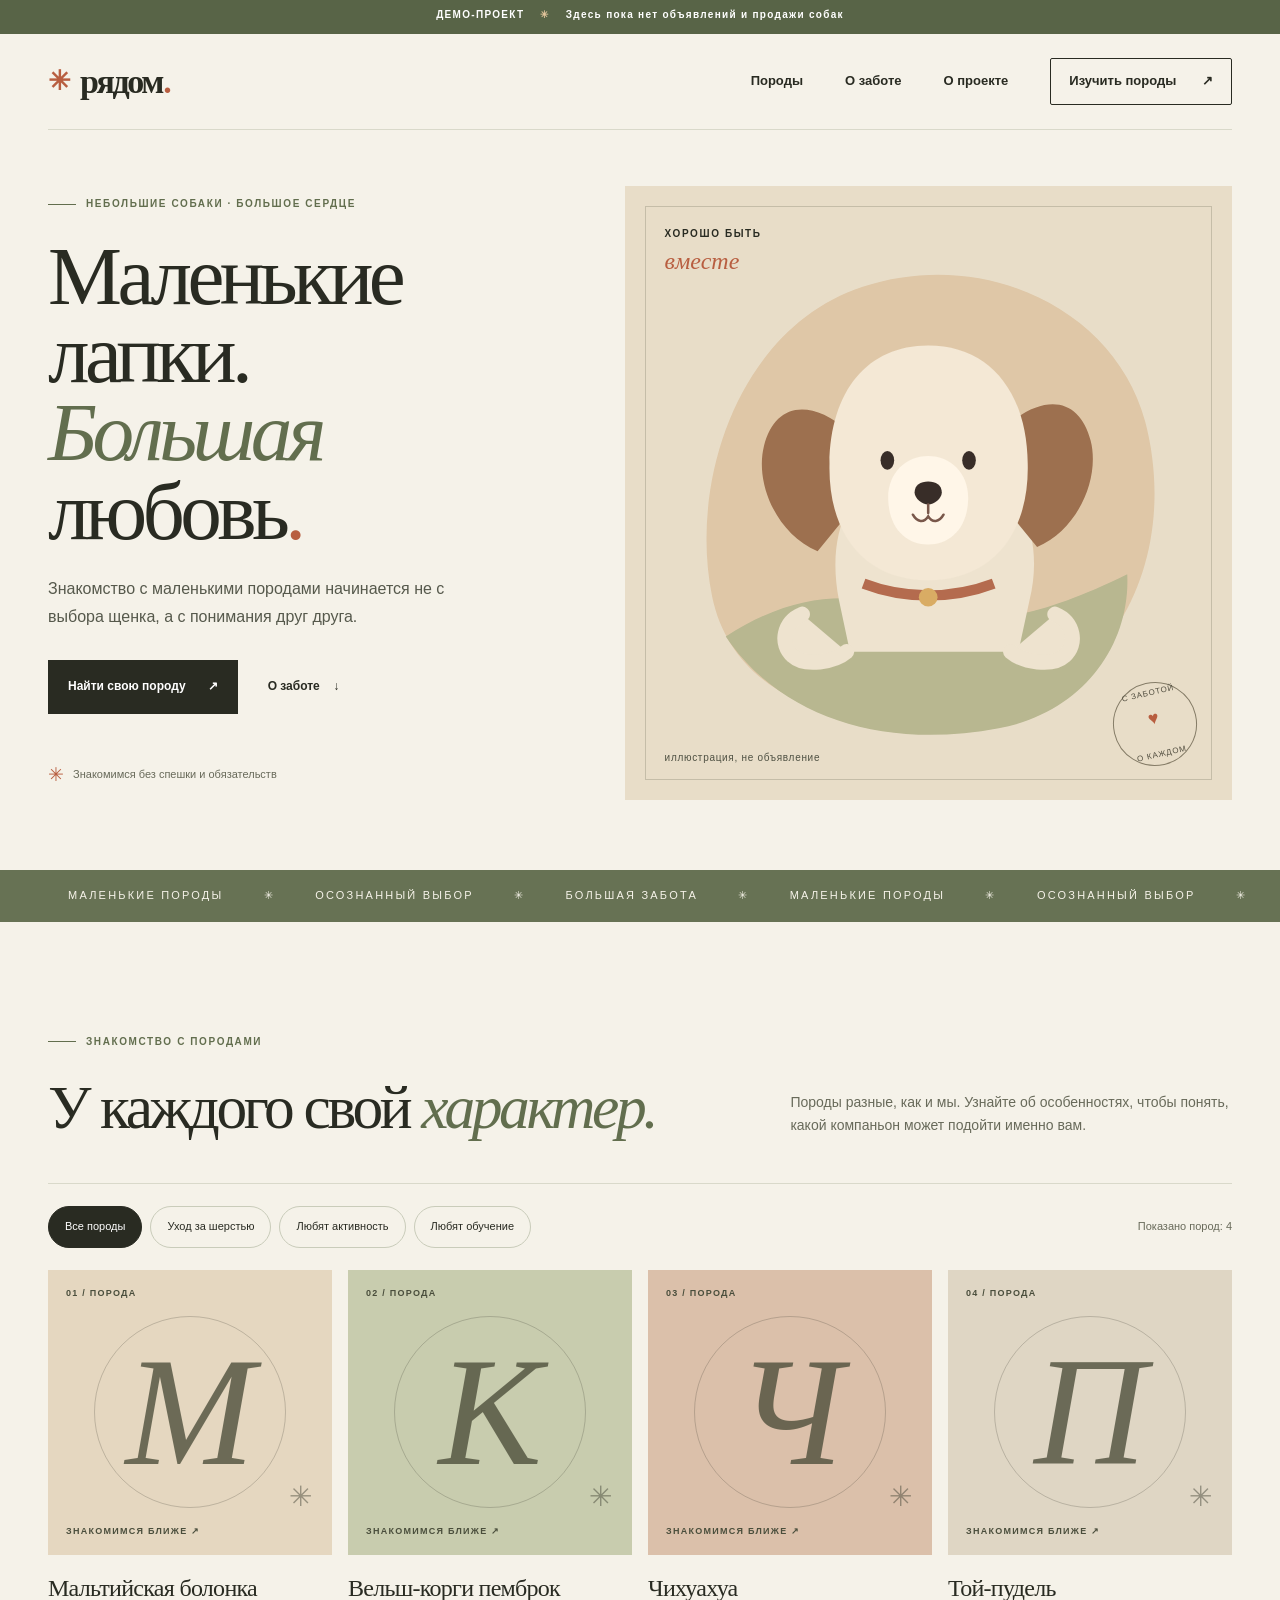
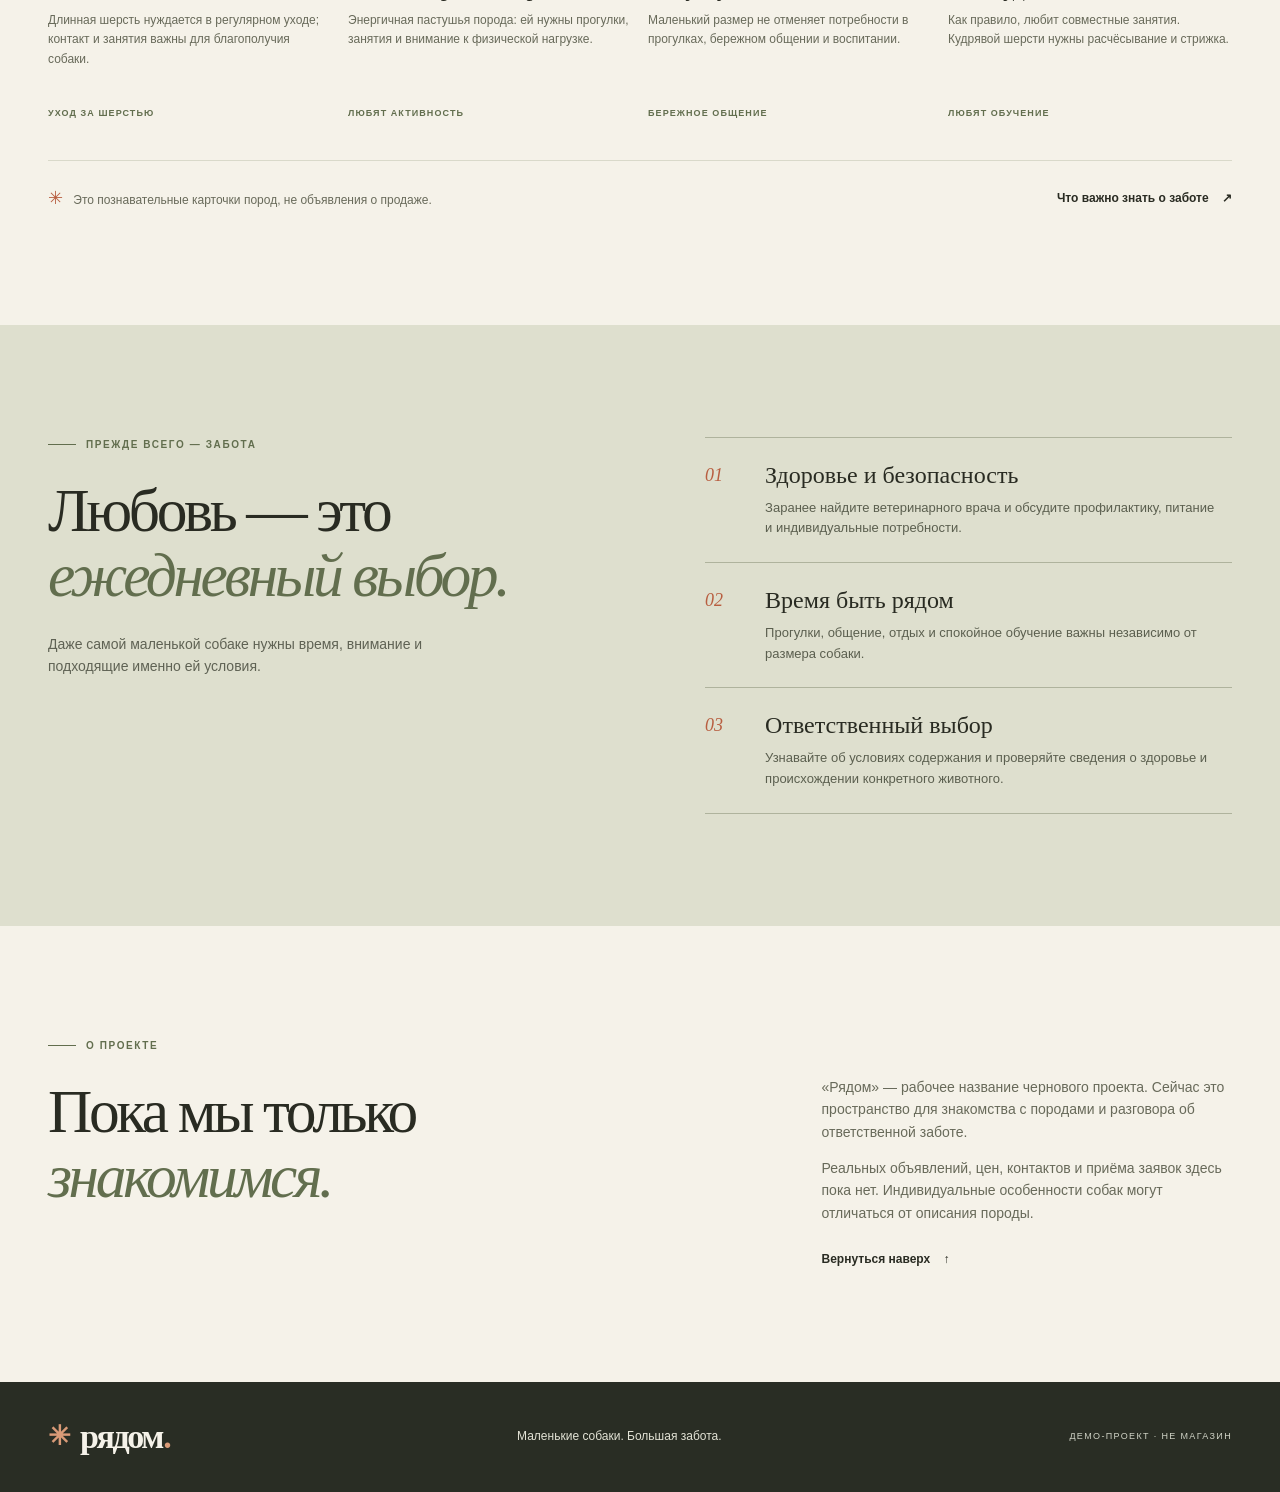
==== index.html @ c31b0162 "feat: add small dog breeds preview" ====
<!doctype html>
<html lang="ru">
<head>
  <meta charset="utf-8">
  <meta name="viewport" content="width=device-width, initial-scale=1">
  <meta name="description" content="Черновой проект о маленьких породах собак: знакомство с породами и основы заботы.">
  <title>Рядом — маленькие собаки, большая забота</title>
  <link rel="stylesheet" href="styles.css">
  <script src="app.js" defer></script>
</head>
<body>
  <a class="skip-link" href="#main">Перейти к содержанию</a>
  <div class="demo-bar">ДЕМО-ПРОЕКТ <span aria-hidden="true">✳</span> Здесь пока нет объявлений и продажи собак</div>
  <header class="site-header wrap">
    <a class="brand" href="#top" aria-label="Рядом — на главную"><span class="brand-mark" aria-hidden="true">✳</span> рядом<span class="brand-dot">.</span></a>
    <button class="menu-toggle" type="button" aria-expanded="false" aria-controls="navigation">Меню <span aria-hidden="true">☰</span></button>
    <nav class="nav" id="navigation" aria-label="Основная навигация">
      <a href="#breeds">Породы</a><a href="#care">О заботе</a><a href="#about">О проекте</a>
      <a class="nav-cta" href="#breeds">Изучить породы <span aria-hidden="true">↗</span></a>
    </nav>
  </header>
  <main id="main">
    <section class="intro wrap" id="top" aria-labelledby="intro-title">
      <div class="intro-copy">
        <p class="eyebrow"><span class="line"></span> НЕБОЛЬШИЕ СОБАКИ · БОЛЬШОЕ СЕРДЦЕ</p>
        <h1 id="intro-title">Маленькие<br>лапки.<br><em>Большая</em><br>любовь<span class="accent">.</span></h1>
        <p class="intro-text">Знакомство с маленькими породами начинается не с выбора щенка, а с понимания друг друга.</p>
        <div class="intro-actions"><a class="button button-dark" href="#breeds">Найти свою породу <span aria-hidden="true">↗</span></a><a class="text-link" href="#care">О заботе <span aria-hidden="true">↓</span></a></div>
        <p class="intro-note"><span aria-hidden="true">✳</span> Знакомимся без спешки и обязательств</p>
      </div>
      <div class="intro-art" aria-hidden="true">
        <div class="art-label">ХОРОШО БЫТЬ <em>вместе</em></div>
        <svg viewBox="0 0 600 650" role="presentation" xmlns="http://www.w3.org/2000/svg">
          <path d="M46 446C18 309 79 129 223 82c145-47 297 28 332 158 39 148-26 307-177 340C221 615 73 576 46 446Z" fill="#dfc7a7"/>
          <path d="M62 493c88-56 150-50 215-33 80 22 143 16 257-40 4 84-53 163-151 181-137 26-258-14-321-108Z" fill="#b8b790"/>
          <path d="M195 450c-15-78 13-132 56-152l118 3c46 26 66 85 50 150l-13 60H208Z" fill="#eee3cf"/>
          <path d="M207 252c-48-41-88-31-100 17-11 43 14 103 63 124l53-65ZM390 247c49-43 89-32 101 16 11 43-14 104-63 125l-53-65Z" fill="#9d704f"/>
          <path d="M184 290c1-86 45-139 116-139s116 53 117 139c2 81-41 137-117 137S182 371 184 290Z" fill="#f4e8d5"/>
          <path d="M253 332c-1-30 20-51 47-51s48 21 47 51c-1 35-22 53-47 53s-46-18-47-53Z" fill="#fff6e8"/>
          <ellipse cx="252" cy="286" rx="8" ry="11" fill="#382d28"/><ellipse cx="348" cy="286" rx="8" ry="11" fill="#382d28"/>
          <path d="M284 324c0-9 7-13 16-13s16 4 16 13c0 7-9 14-16 14s-16-7-16-14Z" fill="#382d28"/>
          <path d="M300 338v10m-18 2c5 9 13 10 18 2 5 8 13 7 18-2" fill="none" stroke="#79574a" stroke-width="3" stroke-linecap="round"/>
          <path d="M224 431c47 18 103 19 153 0" fill="none" stroke="#b46b4e" stroke-width="12"/><circle cx="300" cy="447" r="11" fill="#d9ac64"/>
          <path d="M152 467c-22 9-27 35-11 49 14 13 49 7 63-5m245-44c22 9 27 35 11 49-14 13-49 7-63-5" fill="#eee3cf" stroke="#eee3cf" stroke-width="18" stroke-linecap="round"/>
        </svg>
        <span class="art-caption">иллюстрация, не объявление</span>
        <span class="art-stamp">С ЗАБОТОЙ<br><strong>♥</strong><br>О КАЖДОМ</span>
      </div>
    </section>
    <div class="ticker" aria-hidden="true"><span>МАЛЕНЬКИЕ ПОРОДЫ</span> ✳ <span>ОСОЗНАННЫЙ ВЫБОР</span> ✳ <span>БОЛЬШАЯ ЗАБОТА</span> ✳ <span>МАЛЕНЬКИЕ ПОРОДЫ</span> ✳ <span>ОСОЗНАННЫЙ ВЫБОР</span> ✳</div>
    <section class="catalog wrap section" id="breeds" aria-labelledby="breeds-title">
      <div class="section-top"><div><p class="eyebrow"><span class="line"></span> ЗНАКОМСТВО С ПОРОДАМИ</p><h2 id="breeds-title">У каждого свой <em>характер.</em></h2></div><p>Породы разные, как и мы. Узнайте об особенностях, чтобы понять, какой компаньон может подойти именно вам.</p></div>
      <div class="catalog-tools"><div class="filters" role="group" aria-label="Фильтр пород по особенностям"><button class="filter active" type="button" data-filter="all" aria-pressed="true">Все породы</button><button class="filter" type="button" data-filter="уход" aria-pressed="false">Уход за шерстью</button><button class="filter" type="button" data-filter="прогулки" aria-pressed="false">Любят активность</button><button class="filter" type="button" data-filter="обучение" aria-pressed="false">Любят обучение</button></div><p class="result-count" id="result-count" aria-live="polite"></p></div>
      <div class="breed-grid" id="breed-grid">
        <article class="breed-card" data-traits="уход,обучение"><div class="breed-image maltese"><span class="card-number">01 / ПОРОДА</span><span class="breed-letter">М</span><span class="image-note">ЗНАКОМИМСЯ БЛИЖЕ ↗</span></div><div class="breed-body"><div><h3>Мальтийская болонка</h3><p>Длинная шерсть нуждается в регулярном уходе; контакт и занятия важны для благополучия собаки.</p></div><span class="tag">УХОД ЗА ШЕРСТЬЮ</span></div></article>
        <article class="breed-card" data-traits="прогулки,обучение"><div class="breed-image corgi"><span class="card-number">02 / ПОРОДА</span><span class="breed-letter">К</span><span class="image-note">ЗНАКОМИМСЯ БЛИЖЕ ↗</span></div><div class="breed-body"><div><h3>Вельш-корги пемброк</h3><p>Энергичная пастушья порода: ей нужны прогулки, занятия и внимание к физической нагрузке.</p></div><span class="tag">ЛЮБЯТ АКТИВНОСТЬ</span></div></article>
        <article class="breed-card" data-traits="прогулки"><div class="breed-image chi"><span class="card-number">03 / ПОРОДА</span><span class="breed-letter">Ч</span><span class="image-note">ЗНАКОМИМСЯ БЛИЖЕ ↗</span></div><div class="breed-body"><div><h3>Чихуахуа</h3><p>Маленький размер не отменяет потребности в прогулках, бережном общении и воспитании.</p></div><span class="tag">БЕРЕЖНОЕ ОБЩЕНИЕ</span></div></article>
        <article class="breed-card" data-traits="уход,обучение"><div class="breed-image poodle"><span class="card-number">04 / ПОРОДА</span><span class="breed-letter">П</span><span class="image-note">ЗНАКОМИМСЯ БЛИЖЕ ↗</span></div><div class="breed-body"><div><h3>Той-пудель</h3><p>Как правило, любит совместные занятия. Кудрявой шерсти нужны расчёсывание и стрижка.</p></div><span class="tag">ЛЮБЯТ ОБУЧЕНИЕ</span></div></article>
      </div>
      <div class="catalog-foot"><p><span aria-hidden="true">✳</span> Это познавательные карточки пород, не объявления о продаже.</p><a class="text-link" href="#care">Что важно знать о заботе <span aria-hidden="true">↗</span></a></div>
      <noscript><p class="noscript">Для работы фильтров включите JavaScript. Все карточки доступны ниже.</p></noscript>
    </section>
    <section class="care" id="care" aria-labelledby="care-title"><div class="wrap care-layout"><div class="care-title"><p class="eyebrow"><span class="line"></span> ПРЕЖДЕ ВСЕГО — ЗАБОТА</p><h2 id="care-title">Любовь — это <em>ежедневный выбор.</em></h2><p>Даже самой маленькой собаке нужны время, внимание и подходящие именно ей условия.</p></div><div class="care-list"><div><span>01</span><div><h3>Здоровье и безопасность</h3><p>Заранее найдите ветеринарного врача и обсудите профилактику, питание и индивидуальные потребности.</p></div></div><div><span>02</span><div><h3>Время быть рядом</h3><p>Прогулки, общение, отдых и спокойное обучение важны независимо от размера собаки.</p></div></div><div><span>03</span><div><h3>Ответственный выбор</h3><p>Узнавайте об условиях содержания и проверяйте сведения о здоровье и происхождении конкретного животного.</p></div></div></div></div></section>
    <section class="about wrap section" id="about"><div><p class="eyebrow"><span class="line"></span> О ПРОЕКТЕ</p><h2>Пока мы только <em>знакомимся.</em></h2></div><div><p>«Рядом» — рабочее название чернового проекта. Сейчас это пространство для знакомства с породами и разговора об ответственной заботе.</p><p>Реальных объявлений, цен, контактов и приёма заявок здесь пока нет. Индивидуальные особенности собак могут отличаться от описания породы.</p><a class="text-link" href="#top">Вернуться наверх <span aria-hidden="true">↑</span></a></div></section>
  </main>
  <footer class="footer"><div class="wrap footer-inner"><a class="brand" href="#top"><span class="brand-mark" aria-hidden="true">✳</span> рядом<span class="brand-dot">.</span></a><p>Маленькие собаки. Большая забота.</p><span>ДЕМО-ПРОЕКТ · НЕ МАГАЗИН</span></div></footer>
</body>
</html>
---- styles.css ----
@charset "UTF-8";
:root{--ink:#292b22;--cream:#f5f2e9;--muted:#686a5a;--olive:#626e4e;--orange:#b85e40;--line:#d9d9ca;--serif:Georgia,'Times New Roman',serif;--sans:'Trebuchet MS',Arial,sans-serif}*{box-sizing:border-box}html{scroll-behavior:smooth}body{margin:0;background:var(--cream);color:var(--ink);font-family:var(--sans);font-size:16px;line-height:1.6}a{color:inherit;text-decoration:none}button{font:inherit}button,a{-webkit-tap-highlight-color:transparent}button:focus-visible,a:focus-visible{outline:3px solid #b85e40;outline-offset:4px}.wrap{width:min(100% - 96px,1370px);margin-inline:auto}.skip-link{position:absolute;z-index:10;left:12px;top:-100px;padding:10px 16px;background:#fff}.skip-link:focus{top:12px}.demo-bar{min-height:34px;background:#586447;color:#fff;text-align:center;padding:7px 18px;font-size:10px;letter-spacing:.13em;font-weight:bold;line-height:1.5}.demo-bar span{margin:0 12px;color:#e3c59c}.site-header{height:96px;display:flex;align-items:center;justify-content:space-between;border-bottom:1px solid var(--line)}.brand{display:inline-flex;align-items:center;gap:9px;font-family:var(--serif);font-weight:bold;font-size:34px;line-height:1;letter-spacing:-.07em}.brand-mark{font-family:var(--sans);color:var(--orange);font-size:27px;letter-spacing:0}.brand-dot{color:var(--orange);margin-left:-8px}.nav{display:flex;align-items:center;gap:42px;font-size:13px;font-weight:bold}.nav>a:not(.nav-cta):hover,.text-link:hover{text-decoration:underline;text-underline-offset:5px}.nav-cta{border:1px solid var(--ink);padding:12px 18px;border-radius:2px}.nav-cta span,.button span{padding-left:22px}.nav-cta:hover{background:var(--ink);color:white}.menu-toggle{display:none}.intro{display:grid;grid-template-columns:.92fr 1.08fr;min-height:670px;align-items:center;gap:5%;padding-top:54px;padding-bottom:68px}.intro-copy{padding:12px 0}.eyebrow{display:flex;gap:10px;align-items:center;font-size:10px;letter-spacing:.16em;font-weight:bold;color:var(--olive);margin:0 0 25px}.line{width:28px;height:1px;background:currentColor;display:inline-block;flex:none}h1,h2,h3,p{margin-top:0}h1,h2{font-family:var(--serif);font-weight:400;letter-spacing:-.055em}h1{font-size:clamp(58px,6.5vw,99px);line-height:.94;margin:0 0 25px}h1 em,h2 em{font-weight:400;color:var(--olive)}.accent{color:var(--orange)}.intro-text{max-width:405px;color:#56594c;font-size:16px;line-height:1.75;margin-bottom:29px}.intro-actions{display:flex;align-items:center;gap:30px;flex-wrap:wrap}.button{display:inline-flex;align-items:center;justify-content:space-between;min-height:54px;padding:14px 20px;font-size:12px;font-weight:bold}.button-dark{background:var(--ink);color:white}.button-dark:hover{background:var(--olive)}.text-link{font-size:12px;font-weight:bold}.text-link span{margin-left:10px}.intro-note{margin:46px 0 0;font-size:11px;color:#686a5a}.intro-note span{font-size:19px;color:var(--orange);vertical-align:middle;margin-right:6px}.intro-art{height:min(640px,48vw);min-height:480px;background:#e8ddc8;position:relative;overflow:hidden;display:flex;align-items:center;justify-content:center}.intro-art:before{content:'';position:absolute;inset:20px;border:1px solid rgba(75,76,58,.22);pointer-events:none}.intro-art svg{height:90%;max-width:95%}.art-label{position:absolute;top:40px;left:40px;font-size:10px;font-weight:bold;letter-spacing:.16em}.art-label em{display:block;font-family:var(--serif);font-size:24px;font-weight:normal;letter-spacing:0;color:var(--orange)}.art-caption{position:absolute;bottom:34px;left:40px;font-size:10px;letter-spacing:.07em;color:#4f5143}.art-stamp{position:absolute;right:35px;bottom:34px;display:grid;place-items:center;width:84px;height:84px;border:1px solid #857c67;border-radius:50%;text-align:center;font-size:8px;letter-spacing:.1em;line-height:1.2;transform:rotate(-13deg);color:#514d3f}.art-stamp strong{font-size:18px;color:var(--orange)}.ticker{overflow:hidden;white-space:nowrap;background:#677254;color:#f6f3e9;padding:17px 0;text-align:center;letter-spacing:.2em;font-size:11px}.ticker span{padding:0 35px}.section{padding-top:112px;padding-bottom:112px}.section-top{display:grid;grid-template-columns:1.2fr .8fr;gap:80px;align-items:end;margin-bottom:43px}.section-top h2,.care h2,.about h2{font-size:clamp(42px,4.8vw,69px);line-height:1.06;margin:0;max-width:700px}.section-top>p{max-width:440px;color:var(--muted);font-size:14px;margin:0 0 4px}.catalog-tools{border-top:1px solid var(--line);padding:22px 0;display:flex;align-items:center;justify-content:space-between;gap:20px}.filters{display:flex;flex-wrap:wrap;gap:8px}.filter{cursor:pointer;min-height:42px;border:1px solid #c9ccba;background:transparent;border-radius:30px;padding:8px 16px;font-size:11px;color:var(--ink)}.filter:hover{border-color:var(--ink)}.filter.active{background:var(--ink);border-color:var(--ink);color:white}.result-count{font-size:11px;color:var(--muted);white-space:nowrap;margin:0}.breed-grid{display:grid;grid-template-columns:repeat(4,minmax(0,1fr));gap:16px}.breed-card[hidden]{display:none}.breed-image{height:285px;position:relative;display:flex;align-items:center;justify-content:center;overflow:hidden}.maltese{background:#e5d7c0}.corgi{background:#c8ccae}.chi{background:#dbc0aa}.poodle{background:#dfd6c4}.breed-image:before{content:'';position:absolute;width:190px;height:190px;border:1px solid rgba(47,48,38,.22);border-radius:50%}.breed-image:after{content:'✳';position:absolute;right:20px;bottom:35px;color:rgba(56,57,44,.45);font-size:28px}.card-number,.image-note{position:absolute;left:18px;font-size:9px;letter-spacing:.14em;font-weight:bold;color:#4a4e3c}.card-number{top:16px}.image-note{bottom:17px}.breed-letter{font:italic 155px/.9 var(--serif);color:rgba(74,75,57,.78);z-index:1}.breed-body{padding:20px 0 0;min-height:165px;display:flex;flex-direction:column;justify-content:space-between}.breed-body h3{font:400 24px/1.1 var(--serif);letter-spacing:-.03em;margin:0 0 10px}.breed-body p{font-size:12px;line-height:1.6;color:var(--muted);margin:0 0 18px}.tag{font-size:9px;letter-spacing:.12em;font-weight:bold;color:var(--olive)}.catalog-foot{display:flex;justify-content:space-between;gap:24px;border-top:1px solid var(--line);margin-top:40px;padding-top:23px;align-items:center}.catalog-foot p{font-size:12px;color:var(--muted);margin:0}.catalog-foot p span{font-size:18px;color:var(--orange);margin-right:7px}.noscript{font-size:12px;color:var(--muted)}.care{background:#dedfce;padding:112px 0}.care-layout{display:grid;grid-template-columns:1fr 1fr;gap:11%}.care-title>p:not(.eyebrow){color:#5f6254;max-width:380px;margin:25px 0 0;font-size:14px}.care-list>div{display:grid;grid-template-columns:45px 1fr;gap:15px;border-top:1px solid #afb39d;padding:23px 0}.care-list>div:last-child{border-bottom:1px solid #afb39d}.care-list>div>span{font-family:var(--serif);font-style:italic;color:var(--orange);font-size:18px}.care-list h3{font:400 24px/1.2 var(--serif);margin:0 0 8px}.care-list p{font-size:13px;color:#5b5f4f;margin:0;max-width:460px}.about{display:grid;grid-template-columns:1fr .65fr;gap:12%}.about>div:last-child{font-size:14px;color:var(--muted);padding-top:38px}.about>div:last-child .text-link{display:inline-block;color:var(--ink);margin-top:12px}.footer{background:#292d24;color:#f5f2e9;padding:38px 0}.footer-inner{display:flex;align-items:center;justify-content:space-between;gap:25px}.footer .brand-mark,.footer .brand-dot{color:#d99a77}.footer p{font-size:12px;margin:0;color:#e2e2d5}.footer-inner>span{font-size:9px;letter-spacing:.15em;color:#d1d4c7}
@media(max-width:1050px){.wrap{width:min(100% - 64px,1370px)}.nav{gap:22px}.intro{min-height:0}.intro-art{min-height:420px}.breed-grid{grid-template-columns:repeat(2,minmax(0,1fr));row-gap:35px}.breed-image{height:310px}.breed-body{min-height:130px}.section-top{gap:30px}}
@media(max-width:700px){.wrap{width:calc(100% - 40px)}.demo-bar{font-size:9px;letter-spacing:.06em}.demo-bar span{margin:0 5px}.site-header{height:72px;position:relative}.brand{font-size:30px}.menu-toggle{display:inline-flex;gap:12px;align-items:center;min-height:44px;border:0;background:none;font-size:12px;font-weight:bold;color:var(--ink);cursor:pointer}.menu-toggle span{font-size:20px}.nav{display:none;position:absolute;z-index:5;left:-20px;right:-20px;top:71px;background:var(--cream);padding:16px 20px 24px;box-shadow:0 12px 20px #292b2214;align-items:stretch;gap:0}.nav.is-open{display:flex;flex-direction:column}.nav>a{padding:13px 0;border-bottom:1px solid var(--line)}.nav .nav-cta{margin-top:14px;padding:12px 15px;border:1px solid var(--ink)}.intro{display:flex;flex-direction:column;align-items:stretch;gap:30px;padding-top:53px;padding-bottom:45px}.intro-copy{padding:0}.eyebrow{font-size:9px;margin-bottom:20px}.intro h1{font-size:clamp(62px,13vw,84px)}.intro-text{font-size:14px;max-width:360px}.intro-note{margin-top:28px}.intro-art{min-height:0;height:115vw;max-height:520px}.art-label{top:30px;left:30px}.art-caption{bottom:28px;left:30px}.art-stamp{right:28px;bottom:28px}.ticker{text-align:left;font-size:10px}.ticker span{padding:0 22px}.section{padding-top:76px;padding-bottom:76px}.section-top{display:block;margin-bottom:30px}.section-top>p{margin-top:20px}.section-top h2,.care h2,.about h2{font-size:clamp(43px,11vw,62px)}.catalog-tools{display:block}.result-count{margin-top:16px}.breed-grid{gap:30px 12px}.breed-image{height:clamp(180px,48vw,310px)}.breed-image:before{width:120px;height:120px}.breed-letter{font-size:110px}.card-number,.image-note{font-size:8px;left:12px}.image-note{bottom:13px}.breed-image:after{right:13px;font-size:22px}.breed-body h3{font-size:20px}.breed-body p{font-size:12px}.breed-body{min-height:180px}.catalog-foot{display:block}.catalog-foot .text-link{display:inline-block;margin-top:16px}.care{padding:76px 0}.care-layout,.about{display:block}.care-list{margin-top:40px}.about>div:last-child{padding-top:25px}.footer-inner{align-items:flex-start;flex-direction:column;gap:15px}}
@media(max-width:360px){.intro h1{font-size:clamp(48px,15vw,54px)}.breed-grid{grid-template-columns:1fr}.breed-image{height:250px}.breed-body{min-height:0}.tag{margin-top:4px}.intro-actions{gap:20px}}
@media(prefers-reduced-motion:reduce){html{scroll-behavior:auto}*,*:before,*:after{animation-duration:.01ms!important;transition-duration:.01ms!important}}
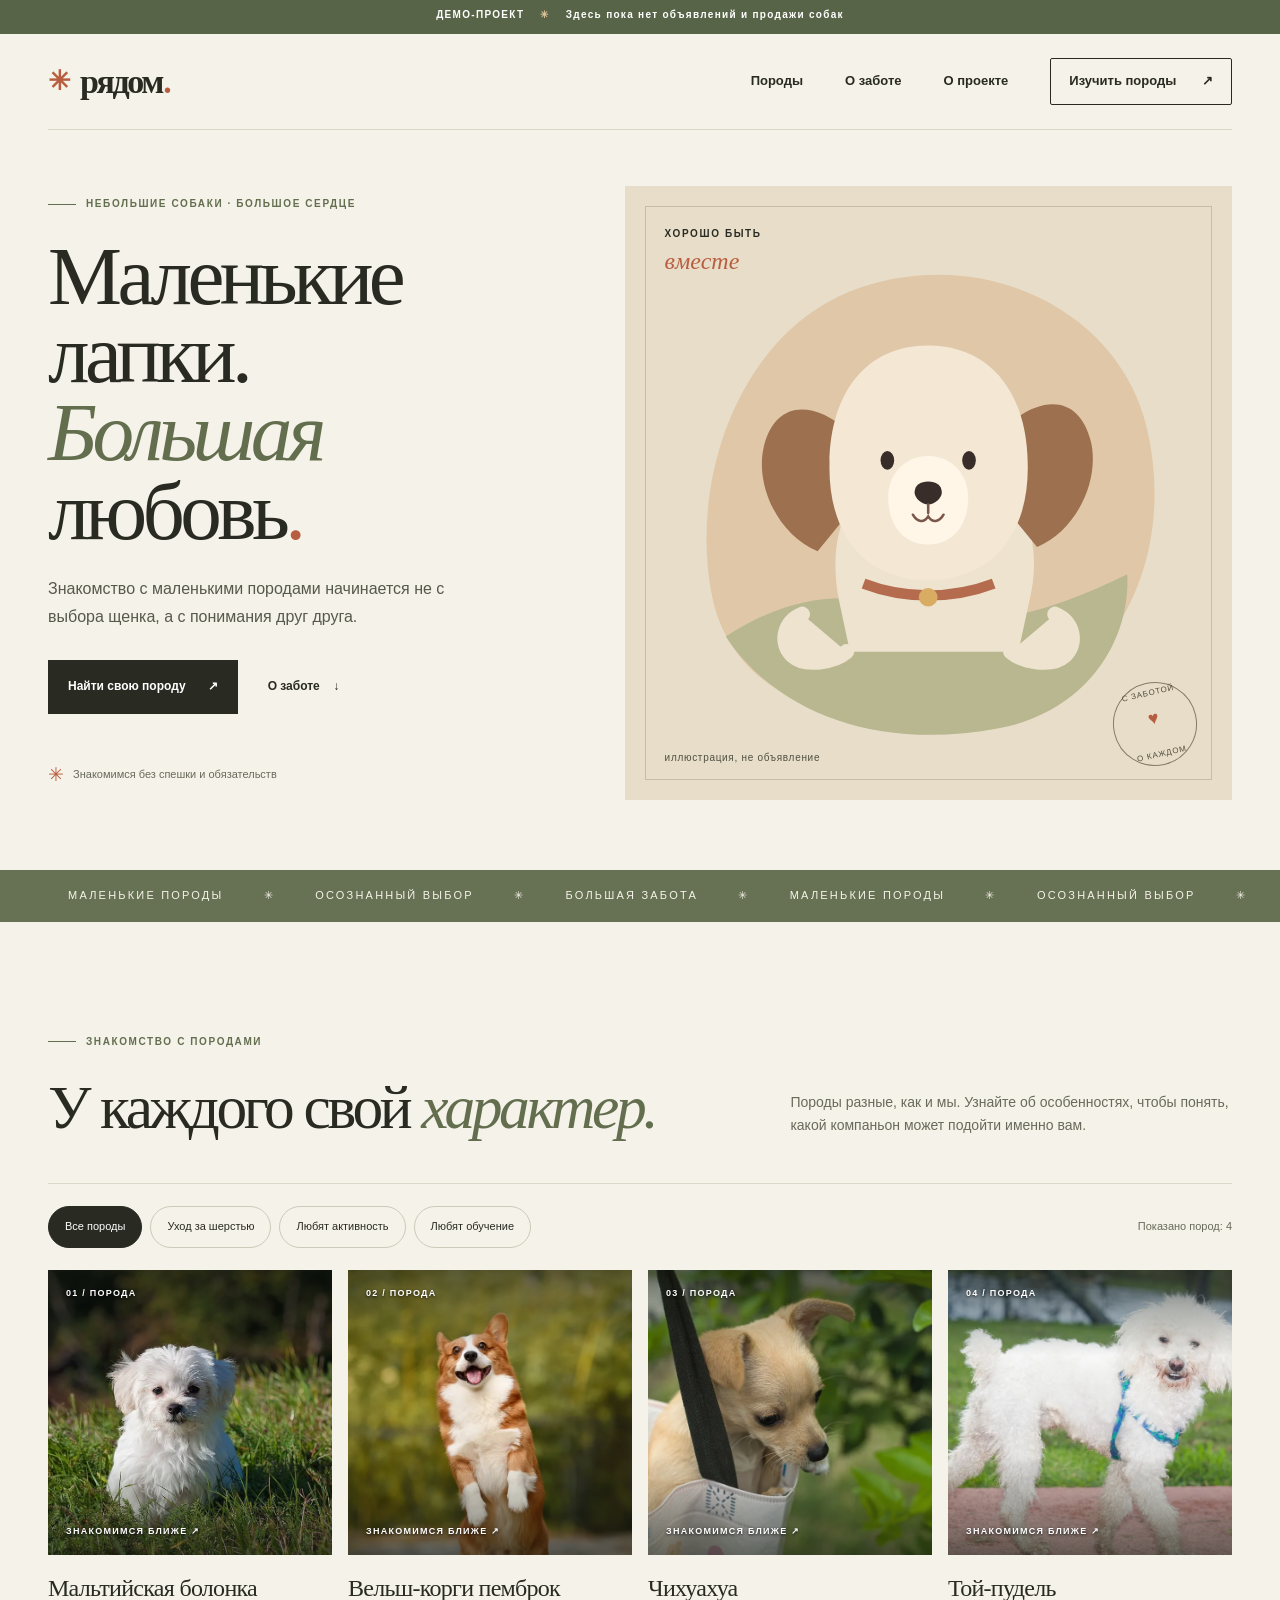
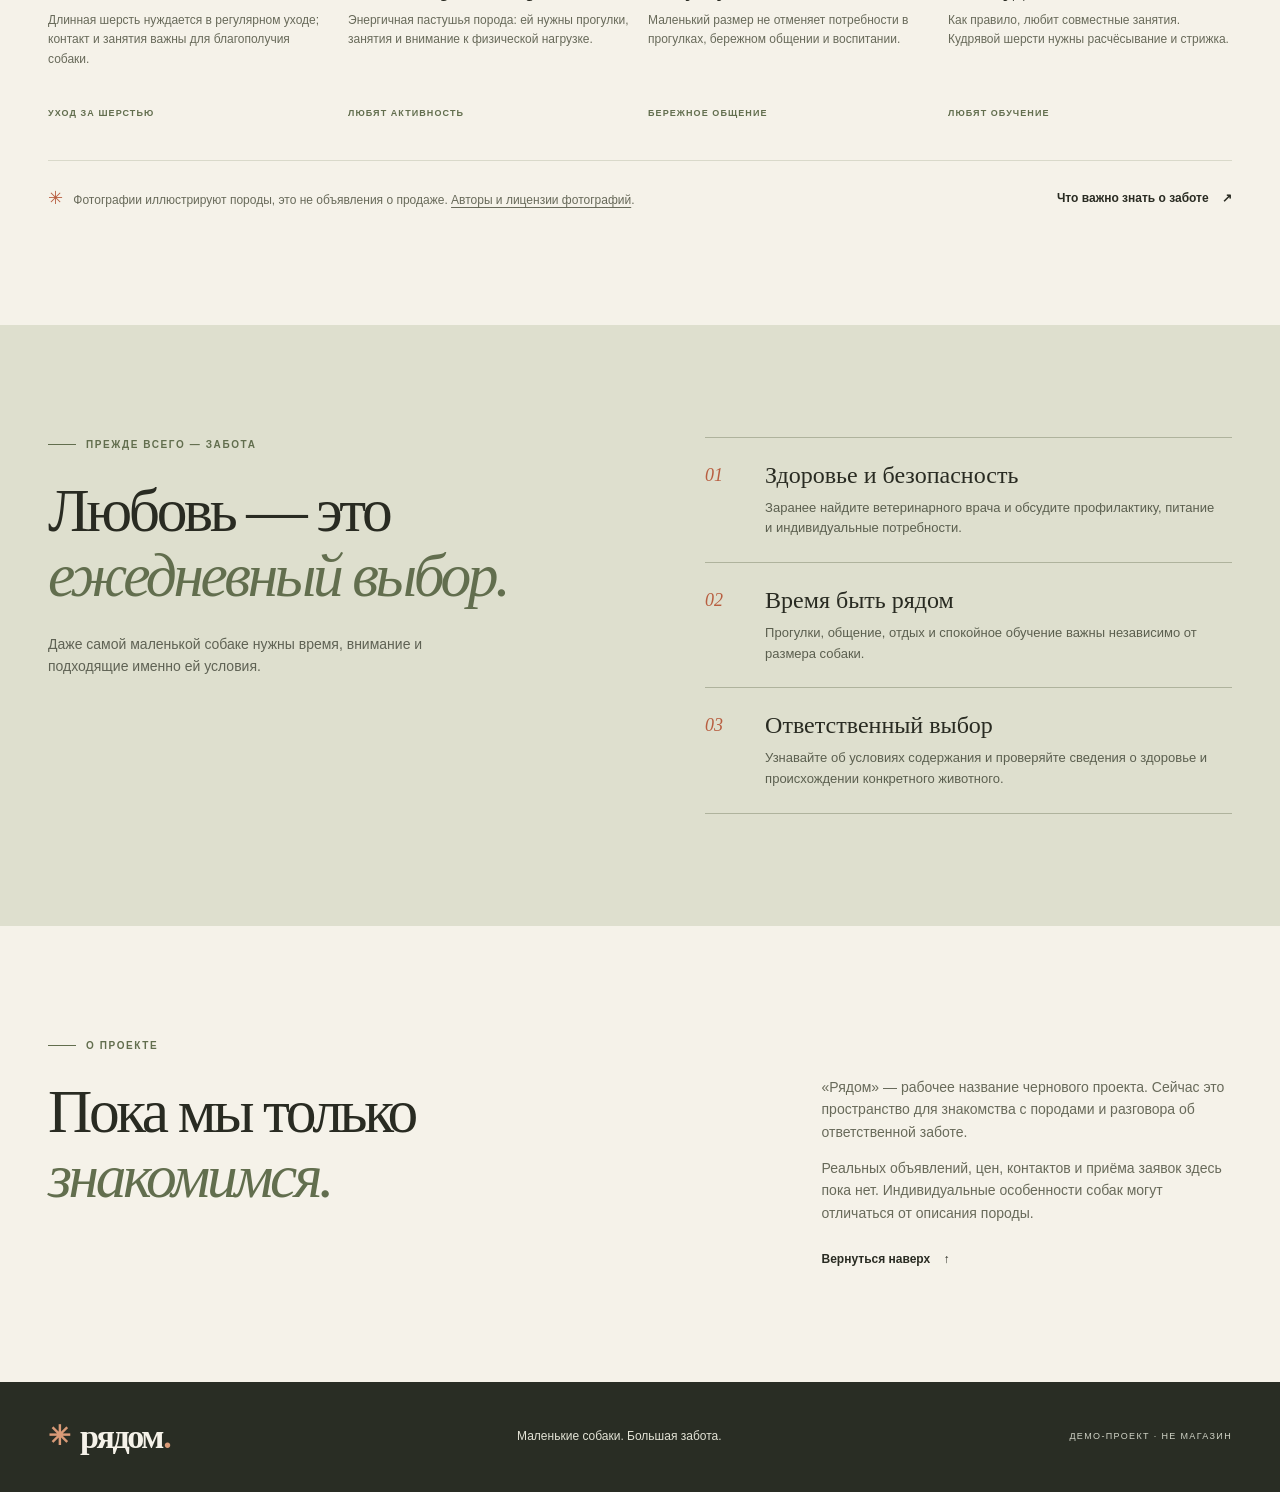
==== commit 7f6be92e: "feat: add credited breed photos to catalogue" ====
--- a/index.html
+++ b/index.html
@@ -52,12 +52,12 @@
       <div class="section-top"><div><p class="eyebrow"><span class="line"></span> ЗНАКОМСТВО С ПОРОДАМИ</p><h2 id="breeds-title">У каждого свой <em>характер.</em></h2></div><p>Породы разные, как и мы. Узнайте об особенностях, чтобы понять, какой компаньон может подойти именно вам.</p></div>
       <div class="catalog-tools"><div class="filters" role="group" aria-label="Фильтр пород по особенностям"><button class="filter active" type="button" data-filter="all" aria-pressed="true">Все породы</button><button class="filter" type="button" data-filter="уход" aria-pressed="false">Уход за шерстью</button><button class="filter" type="button" data-filter="прогулки" aria-pressed="false">Любят активность</button><button class="filter" type="button" data-filter="обучение" aria-pressed="false">Любят обучение</button></div><p class="result-count" id="result-count" aria-live="polite"></p></div>
       <div class="breed-grid" id="breed-grid">
-        <article class="breed-card" data-traits="уход,обучение"><div class="breed-image maltese"><span class="card-number">01 / ПОРОДА</span><span class="breed-letter">М</span><span class="image-note">ЗНАКОМИМСЯ БЛИЖЕ ↗</span></div><div class="breed-body"><div><h3>Мальтийская болонка</h3><p>Длинная шерсть нуждается в регулярном уходе; контакт и занятия важны для благополучия собаки.</p></div><span class="tag">УХОД ЗА ШЕРСТЬЮ</span></div></article>
-        <article class="breed-card" data-traits="прогулки,обучение"><div class="breed-image corgi"><span class="card-number">02 / ПОРОДА</span><span class="breed-letter">К</span><span class="image-note">ЗНАКОМИМСЯ БЛИЖЕ ↗</span></div><div class="breed-body"><div><h3>Вельш-корги пемброк</h3><p>Энергичная пастушья порода: ей нужны прогулки, занятия и внимание к физической нагрузке.</p></div><span class="tag">ЛЮБЯТ АКТИВНОСТЬ</span></div></article>
-        <article class="breed-card" data-traits="прогулки"><div class="breed-image chi"><span class="card-number">03 / ПОРОДА</span><span class="breed-letter">Ч</span><span class="image-note">ЗНАКОМИМСЯ БЛИЖЕ ↗</span></div><div class="breed-body"><div><h3>Чихуахуа</h3><p>Маленький размер не отменяет потребности в прогулках, бережном общении и воспитании.</p></div><span class="tag">БЕРЕЖНОЕ ОБЩЕНИЕ</span></div></article>
-        <article class="breed-card" data-traits="уход,обучение"><div class="breed-image poodle"><span class="card-number">04 / ПОРОДА</span><span class="breed-letter">П</span><span class="image-note">ЗНАКОМИМСЯ БЛИЖЕ ↗</span></div><div class="breed-body"><div><h3>Той-пудель</h3><p>Как правило, любит совместные занятия. Кудрявой шерсти нужны расчёсывание и стрижка.</p></div><span class="tag">ЛЮБЯТ ОБУЧЕНИЕ</span></div></article>
+        <article class="breed-card" data-traits="уход,обучение"><div class="breed-image maltese"><img src="assets/breeds/maltese.webp" alt="Белая мальтийская болонка сидит в траве" loading="lazy" decoding="async"><span class="card-number">01 / ПОРОДА</span><span class="image-note">ЗНАКОМИМСЯ БЛИЖЕ ↗</span></div><div class="breed-body"><div><h3>Мальтийская болонка</h3><p>Длинная шерсть нуждается в регулярном уходе; контакт и занятия важны для благополучия собаки.</p></div><span class="tag">УХОД ЗА ШЕРСТЬЮ</span></div></article>
+        <article class="breed-card" data-traits="прогулки,обучение"><div class="breed-image corgi"><img src="assets/breeds/corgi.webp" alt="Щенок вельш-корги пемброк стоит на задних лапах" loading="lazy" decoding="async"><span class="card-number">02 / ПОРОДА</span><span class="image-note">ЗНАКОМИМСЯ БЛИЖЕ ↗</span></div><div class="breed-body"><div><h3>Вельш-корги пемброк</h3><p>Энергичная пастушья порода: ей нужны прогулки, занятия и внимание к физической нагрузке.</p></div><span class="tag">ЛЮБЯТ АКТИВНОСТЬ</span></div></article>
+        <article class="breed-card" data-traits="прогулки"><div class="breed-image chi"><img src="assets/breeds/chihuahua.webp" alt="Щенок чихуахуа в сумке на фоне зелени" loading="lazy" decoding="async"><span class="card-number">03 / ПОРОДА</span><span class="image-note">ЗНАКОМИМСЯ БЛИЖЕ ↗</span></div><div class="breed-body"><div><h3>Чихуахуа</h3><p>Маленький размер не отменяет потребности в прогулках, бережном общении и воспитании.</p></div><span class="tag">БЕРЕЖНОЕ ОБЩЕНИЕ</span></div></article>
+        <article class="breed-card" data-traits="уход,обучение"><div class="breed-image poodle"><img src="assets/breeds/toy-poodle.webp" alt="Белый той-пудель на прогулке" loading="lazy" decoding="async"><span class="card-number">04 / ПОРОДА</span><span class="image-note">ЗНАКОМИМСЯ БЛИЖЕ ↗</span></div><div class="breed-body"><div><h3>Той-пудель</h3><p>Как правило, любит совместные занятия. Кудрявой шерсти нужны расчёсывание и стрижка.</p></div><span class="tag">ЛЮБЯТ ОБУЧЕНИЕ</span></div></article>
       </div>
-      <div class="catalog-foot"><p><span aria-hidden="true">✳</span> Это познавательные карточки пород, не объявления о продаже.</p><a class="text-link" href="#care">Что важно знать о заботе <span aria-hidden="true">↗</span></a></div>
+      <div class="catalog-foot"><p><span aria-hidden="true">✳</span> Фотографии иллюстрируют породы, это не объявления о продаже. <a href="docs/photo-credits.html">Авторы и лицензии фотографий</a>.</p><a class="text-link" href="#care">Что важно знать о заботе <span aria-hidden="true">↗</span></a></div>
       <noscript><p class="noscript">Для работы фильтров включите JavaScript. Все карточки доступны ниже.</p></noscript>
     </section>
     <section class="care" id="care" aria-labelledby="care-title"><div class="wrap care-layout"><div class="care-title"><p class="eyebrow"><span class="line"></span> ПРЕЖДЕ ВСЕГО — ЗАБОТА</p><h2 id="care-title">Любовь — это <em>ежедневный выбор.</em></h2><p>Даже самой маленькой собаке нужны время, внимание и подходящие именно ей условия.</p></div><div class="care-list"><div><span>01</span><div><h3>Здоровье и безопасность</h3><p>Заранее найдите ветеринарного врача и обсудите профилактику, питание и индивидуальные потребности.</p></div></div><div><span>02</span><div><h3>Время быть рядом</h3><p>Прогулки, общение, отдых и спокойное обучение важны независимо от размера собаки.</p></div></div><div><span>03</span><div><h3>Ответственный выбор</h3><p>Узнавайте об условиях содержания и проверяйте сведения о здоровье и происхождении конкретного животного.</p></div></div></div></div></section>
--- a/styles.css
+++ b/styles.css
@@ -4,3 +4,14 @@
 @media(max-width:700px){.wrap{width:calc(100% - 40px)}.demo-bar{font-size:9px;letter-spacing:.06em}.demo-bar span{margin:0 5px}.site-header{height:72px;position:relative}.brand{font-size:30px}.menu-toggle{display:inline-flex;gap:12px;align-items:center;min-height:44px;border:0;background:none;font-size:12px;font-weight:bold;color:var(--ink);cursor:pointer}.menu-toggle span{font-size:20px}.nav{display:none;position:absolute;z-index:5;left:-20px;right:-20px;top:71px;background:var(--cream);padding:16px 20px 24px;box-shadow:0 12px 20px #292b2214;align-items:stretch;gap:0}.nav.is-open{display:flex;flex-direction:column}.nav>a{padding:13px 0;border-bottom:1px solid var(--line)}.nav .nav-cta{margin-top:14px;padding:12px 15px;border:1px solid var(--ink)}.intro{display:flex;flex-direction:column;align-items:stretch;gap:30px;padding-top:53px;padding-bottom:45px}.intro-copy{padding:0}.eyebrow{font-size:9px;margin-bottom:20px}.intro h1{font-size:clamp(62px,13vw,84px)}.intro-text{font-size:14px;max-width:360px}.intro-note{margin-top:28px}.intro-art{min-height:0;height:115vw;max-height:520px}.art-label{top:30px;left:30px}.art-caption{bottom:28px;left:30px}.art-stamp{right:28px;bottom:28px}.ticker{text-align:left;font-size:10px}.ticker span{padding:0 22px}.section{padding-top:76px;padding-bottom:76px}.section-top{display:block;margin-bottom:30px}.section-top>p{margin-top:20px}.section-top h2,.care h2,.about h2{font-size:clamp(43px,11vw,62px)}.catalog-tools{display:block}.result-count{margin-top:16px}.breed-grid{gap:30px 12px}.breed-image{height:clamp(180px,48vw,310px)}.breed-image:before{width:120px;height:120px}.breed-letter{font-size:110px}.card-number,.image-note{font-size:8px;left:12px}.image-note{bottom:13px}.breed-image:after{right:13px;font-size:22px}.breed-body h3{font-size:20px}.breed-body p{font-size:12px}.breed-body{min-height:180px}.catalog-foot{display:block}.catalog-foot .text-link{display:inline-block;margin-top:16px}.care{padding:76px 0}.care-layout,.about{display:block}.care-list{margin-top:40px}.about>div:last-child{padding-top:25px}.footer-inner{align-items:flex-start;flex-direction:column;gap:15px}}
 @media(max-width:360px){.intro h1{font-size:clamp(48px,15vw,54px)}.breed-grid{grid-template-columns:1fr}.breed-image{height:250px}.breed-body{min-height:0}.tag{margin-top:4px}.intro-actions{gap:20px}}
 @media(prefers-reduced-motion:reduce){html{scroll-behavior:auto}*,*:before,*:after{animation-duration:.01ms!important;transition-duration:.01ms!important}}
+
+/* Breed photographs are local illustrations, not listings. */
+.breed-image img{position:absolute;inset:0;width:100%;height:100%;object-fit:cover}
+.breed-image.maltese img{object-position:50% 54%}
+.breed-image.corgi img{object-position:50% 43%}
+.breed-image.chi img{object-position:46% 50%}
+.breed-image.poodle img{object-position:56% 50%}
+.breed-image:before{display:none}
+.breed-image:after{content:'';inset:0;width:auto;height:auto;border:0;border-radius:0;background:linear-gradient(to bottom,rgba(19,25,16,.58),transparent 30%,transparent 65%,rgba(19,25,16,.58));pointer-events:none}
+.card-number,.image-note{z-index:1;color:#fff;text-shadow:0 1px 3px rgba(0,0,0,.8)}
+.catalog-foot p a{text-decoration:underline;text-underline-offset:3px}
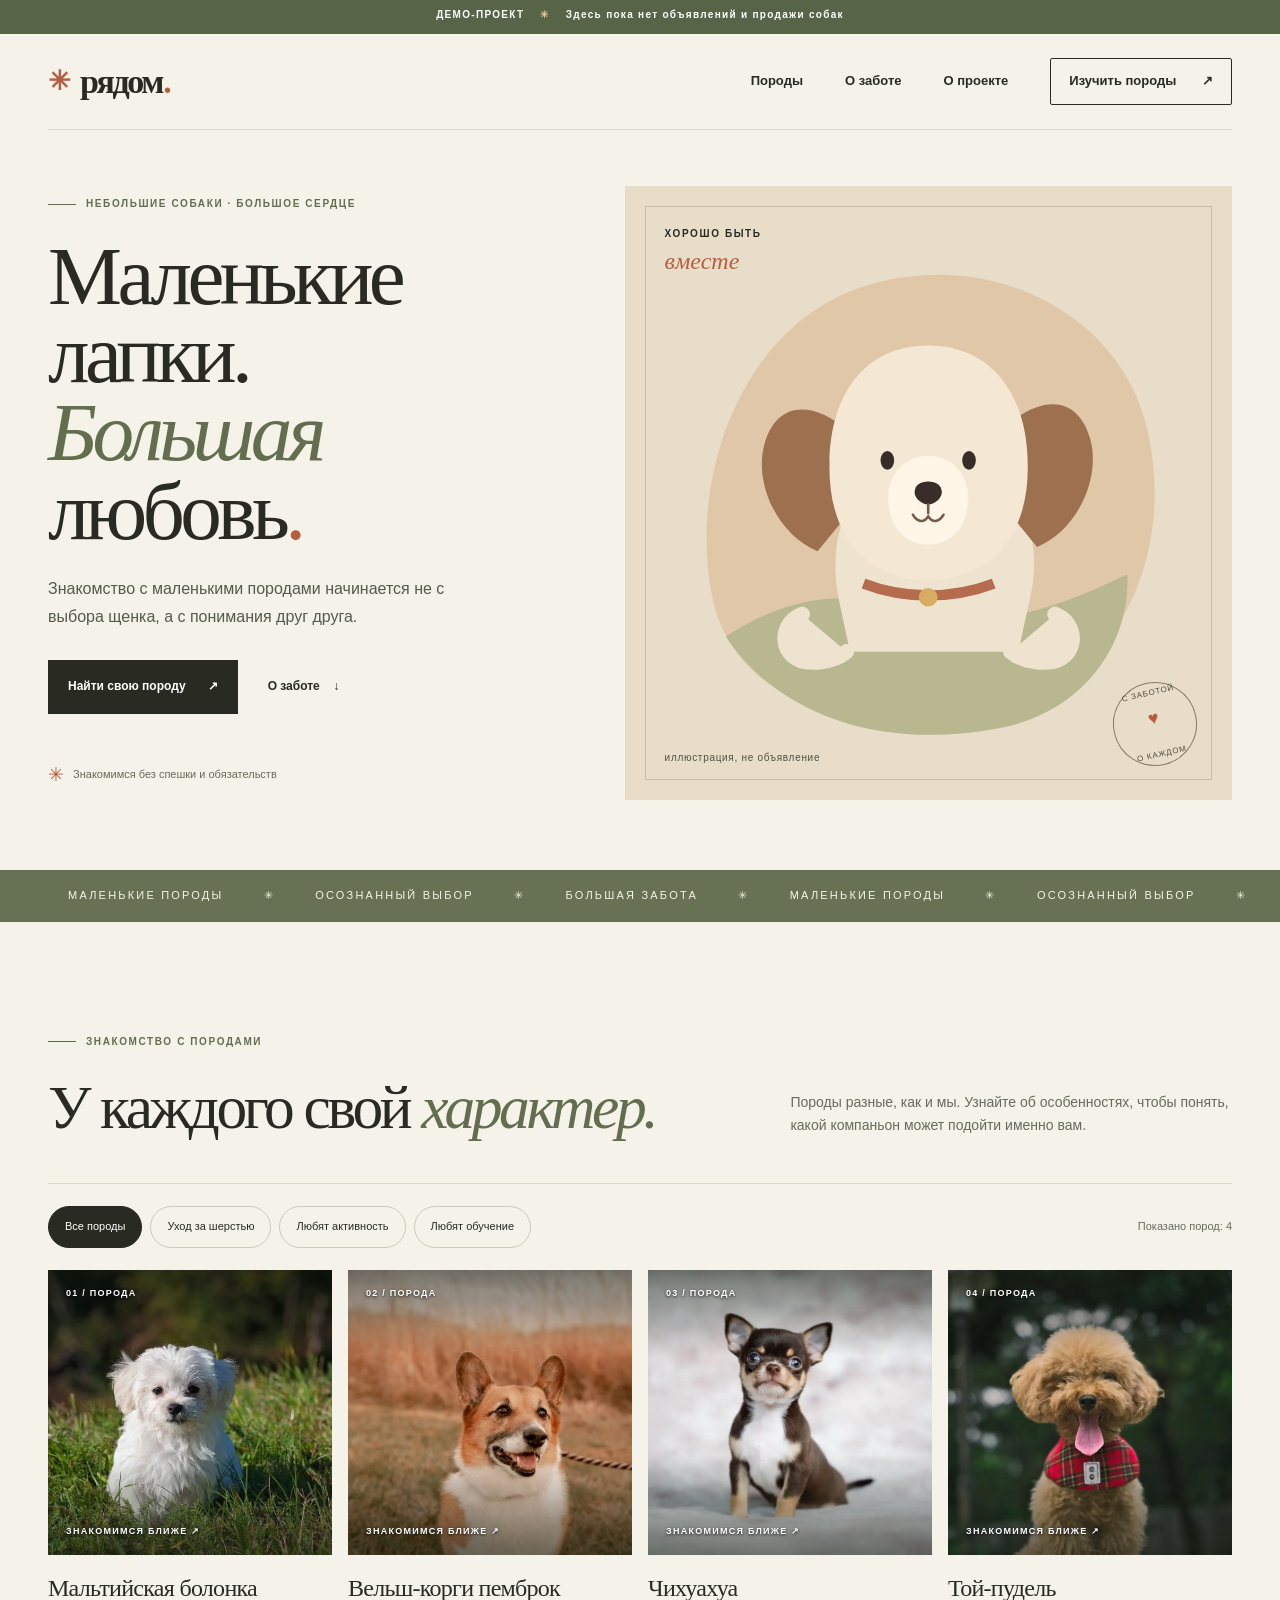
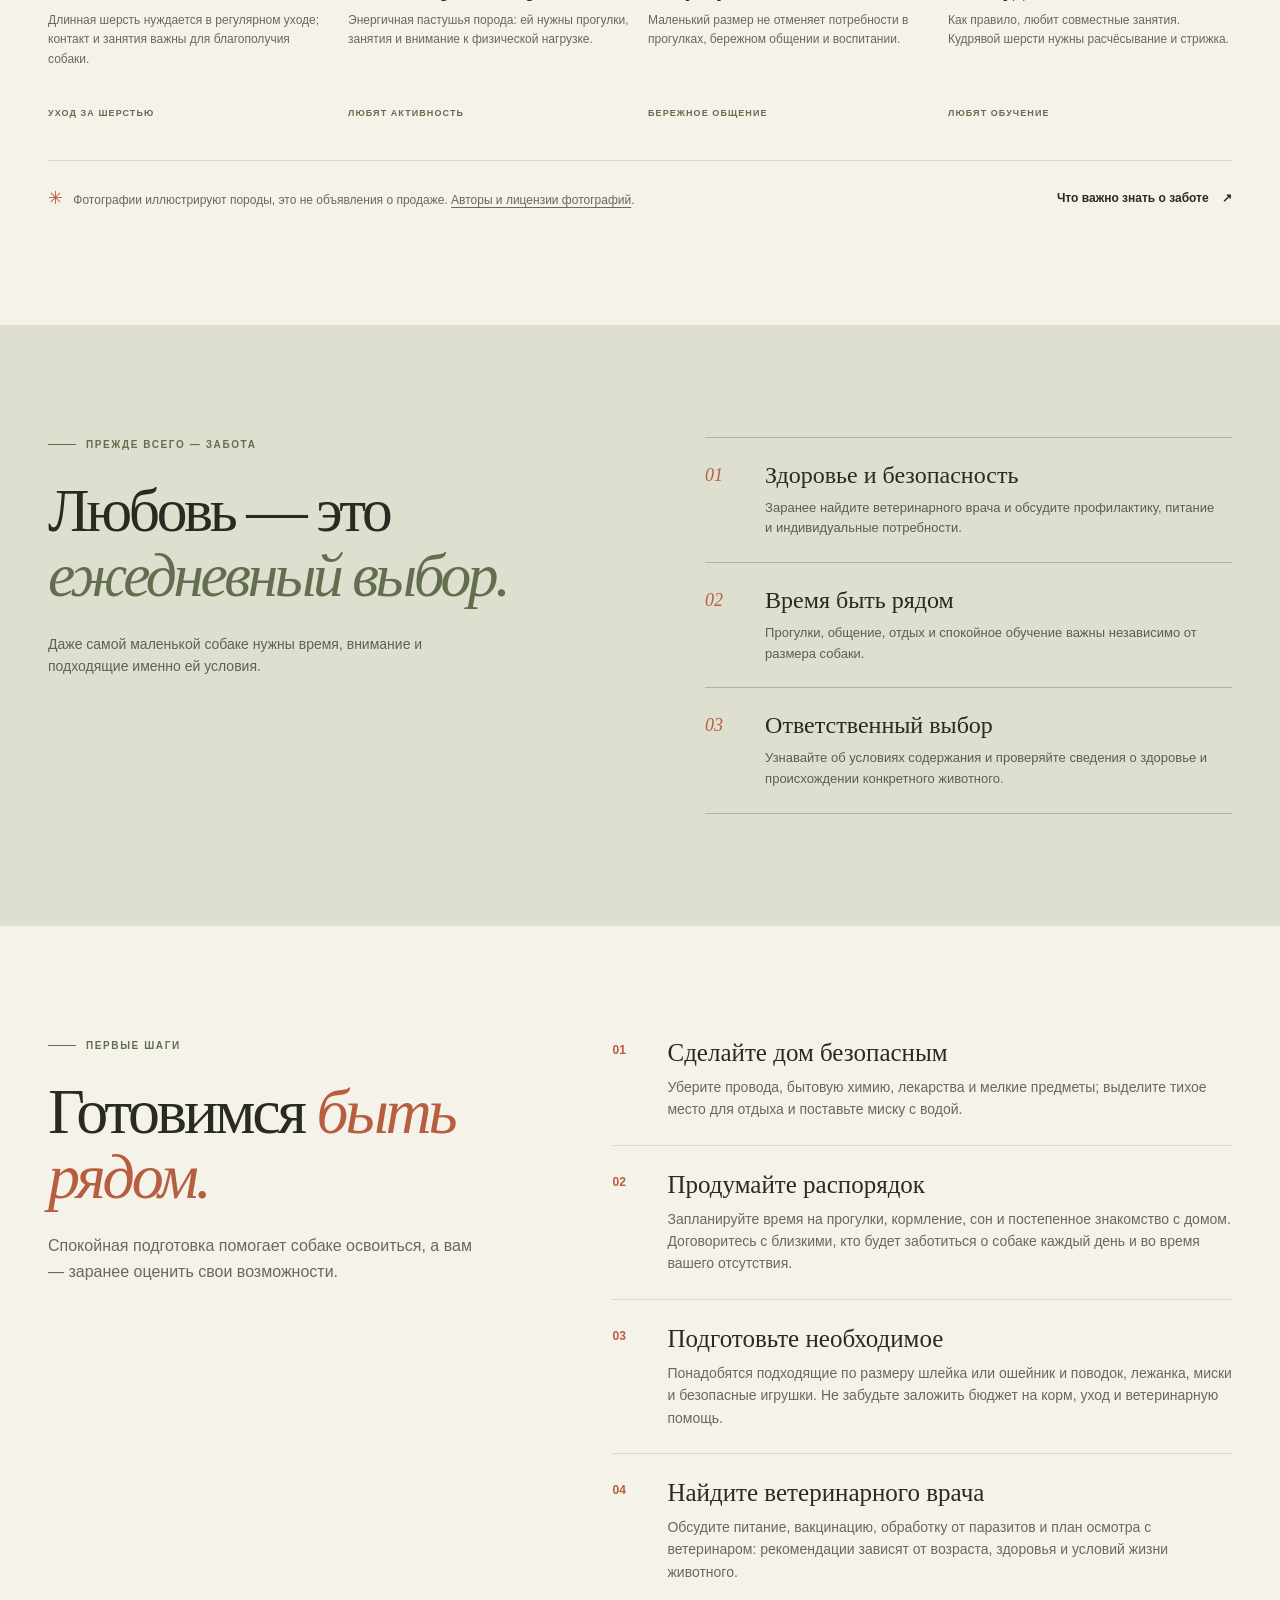
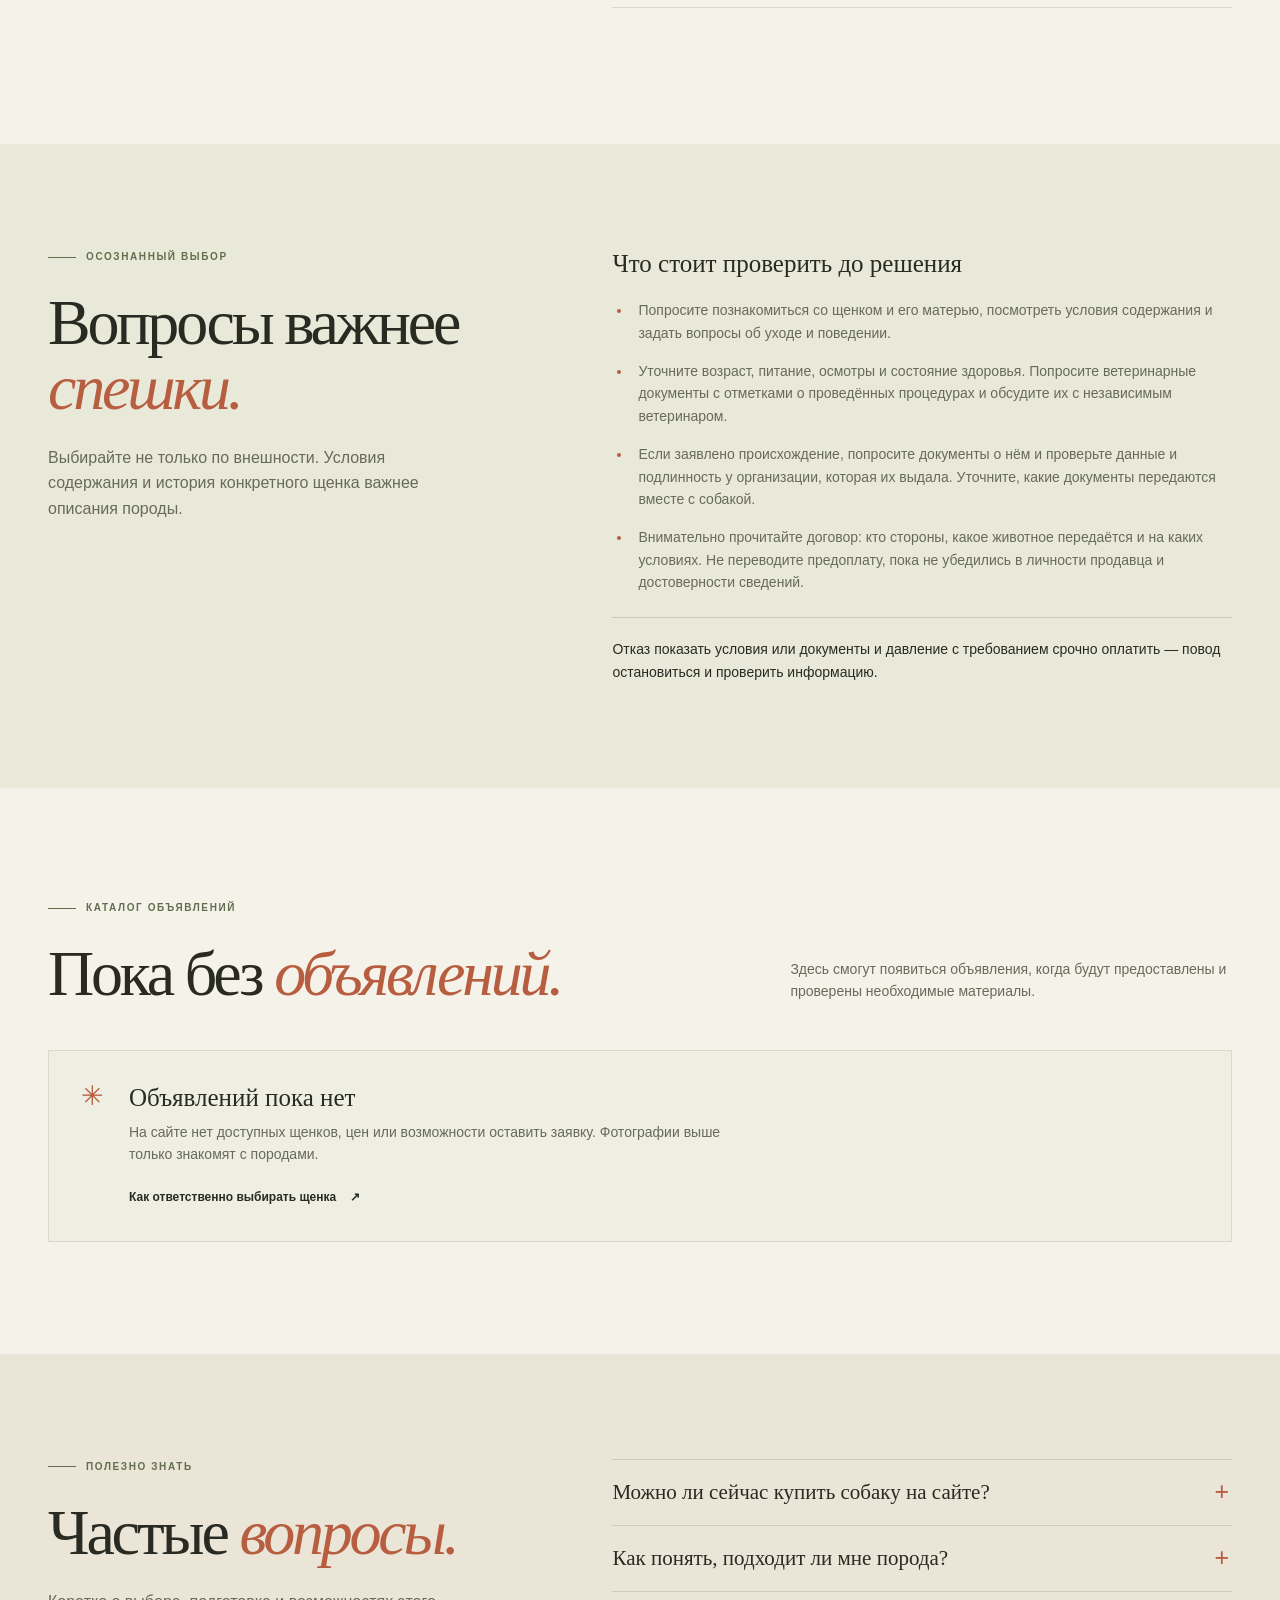
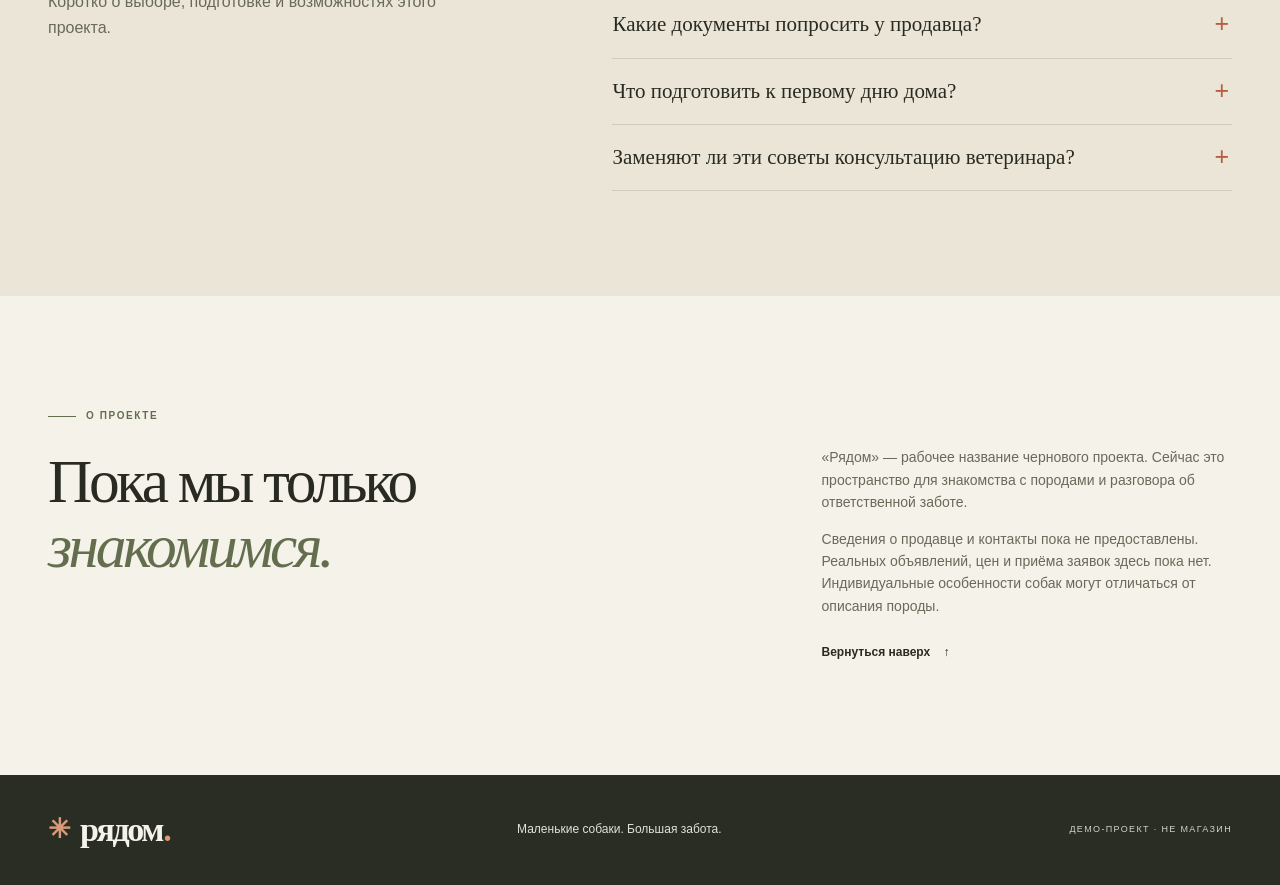
==== commit 1b341b45: "feat: enrich puppy guide and refresh breed photos" ====
--- a/index.html
+++ b/index.html
@@ -53,15 +53,36 @@
       <div class="catalog-tools"><div class="filters" role="group" aria-label="Фильтр пород по особенностям"><button class="filter active" type="button" data-filter="all" aria-pressed="true">Все породы</button><button class="filter" type="button" data-filter="уход" aria-pressed="false">Уход за шерстью</button><button class="filter" type="button" data-filter="прогулки" aria-pressed="false">Любят активность</button><button class="filter" type="button" data-filter="обучение" aria-pressed="false">Любят обучение</button></div><p class="result-count" id="result-count" aria-live="polite"></p></div>
       <div class="breed-grid" id="breed-grid">
         <article class="breed-card" data-traits="уход,обучение"><div class="breed-image maltese"><img src="assets/breeds/maltese.webp" alt="Белая мальтийская болонка сидит в траве" loading="lazy" decoding="async"><span class="card-number">01 / ПОРОДА</span><span class="image-note">ЗНАКОМИМСЯ БЛИЖЕ ↗</span></div><div class="breed-body"><div><h3>Мальтийская болонка</h3><p>Длинная шерсть нуждается в регулярном уходе; контакт и занятия важны для благополучия собаки.</p></div><span class="tag">УХОД ЗА ШЕРСТЬЮ</span></div></article>
-        <article class="breed-card" data-traits="прогулки,обучение"><div class="breed-image corgi"><img src="assets/breeds/corgi.webp" alt="Щенок вельш-корги пемброк стоит на задних лапах" loading="lazy" decoding="async"><span class="card-number">02 / ПОРОДА</span><span class="image-note">ЗНАКОМИМСЯ БЛИЖЕ ↗</span></div><div class="breed-body"><div><h3>Вельш-корги пемброк</h3><p>Энергичная пастушья порода: ей нужны прогулки, занятия и внимание к физической нагрузке.</p></div><span class="tag">ЛЮБЯТ АКТИВНОСТЬ</span></div></article>
-        <article class="breed-card" data-traits="прогулки"><div class="breed-image chi"><img src="assets/breeds/chihuahua.webp" alt="Щенок чихуахуа в сумке на фоне зелени" loading="lazy" decoding="async"><span class="card-number">03 / ПОРОДА</span><span class="image-note">ЗНАКОМИМСЯ БЛИЖЕ ↗</span></div><div class="breed-body"><div><h3>Чихуахуа</h3><p>Маленький размер не отменяет потребности в прогулках, бережном общении и воспитании.</p></div><span class="tag">БЕРЕЖНОЕ ОБЩЕНИЕ</span></div></article>
-        <article class="breed-card" data-traits="уход,обучение"><div class="breed-image poodle"><img src="assets/breeds/toy-poodle.webp" alt="Белый той-пудель на прогулке" loading="lazy" decoding="async"><span class="card-number">04 / ПОРОДА</span><span class="image-note">ЗНАКОМИМСЯ БЛИЖЕ ↗</span></div><div class="breed-body"><div><h3>Той-пудель</h3><p>Как правило, любит совместные занятия. Кудрявой шерсти нужны расчёсывание и стрижка.</p></div><span class="tag">ЛЮБЯТ ОБУЧЕНИЕ</span></div></article>
+        <article class="breed-card" data-traits="прогулки,обучение"><div class="breed-image corgi"><img src="assets/breeds/corgi.webp" alt="Вельш-корги пемброк на прогулке" loading="lazy" decoding="async"><span class="card-number">02 / ПОРОДА</span><span class="image-note">ЗНАКОМИМСЯ БЛИЖЕ ↗</span></div><div class="breed-body"><div><h3>Вельш-корги пемброк</h3><p>Энергичная пастушья порода: ей нужны прогулки, занятия и внимание к физической нагрузке.</p></div><span class="tag">ЛЮБЯТ АКТИВНОСТЬ</span></div></article>
+        <article class="breed-card" data-traits="прогулки"><div class="breed-image chi"><img src="assets/breeds/chihuahua.webp" alt="Щенок чихуахуа на светлом фоне" loading="lazy" decoding="async"><span class="card-number">03 / ПОРОДА</span><span class="image-note">ЗНАКОМИМСЯ БЛИЖЕ ↗</span></div><div class="breed-body"><div><h3>Чихуахуа</h3><p>Маленький размер не отменяет потребности в прогулках, бережном общении и воспитании.</p></div><span class="tag">БЕРЕЖНОЕ ОБЩЕНИЕ</span></div></article>
+        <article class="breed-card" data-traits="уход,обучение"><div class="breed-image poodle"><img src="assets/breeds/toy-poodle.webp" alt="Рыжий той-пудель в клетчатой косынке" loading="lazy" decoding="async"><span class="card-number">04 / ПОРОДА</span><span class="image-note">ЗНАКОМИМСЯ БЛИЖЕ ↗</span></div><div class="breed-body"><div><h3>Той-пудель</h3><p>Как правило, любит совместные занятия. Кудрявой шерсти нужны расчёсывание и стрижка.</p></div><span class="tag">ЛЮБЯТ ОБУЧЕНИЕ</span></div></article>
       </div>
       <div class="catalog-foot"><p><span aria-hidden="true">✳</span> Фотографии иллюстрируют породы, это не объявления о продаже. <a href="docs/photo-credits.html">Авторы и лицензии фотографий</a>.</p><a class="text-link" href="#care">Что важно знать о заботе <span aria-hidden="true">↗</span></a></div>
       <noscript><p class="noscript">Для работы фильтров включите JavaScript. Все карточки доступны ниже.</p></noscript>
     </section>
     <section class="care" id="care" aria-labelledby="care-title"><div class="wrap care-layout"><div class="care-title"><p class="eyebrow"><span class="line"></span> ПРЕЖДЕ ВСЕГО — ЗАБОТА</p><h2 id="care-title">Любовь — это <em>ежедневный выбор.</em></h2><p>Даже самой маленькой собаке нужны время, внимание и подходящие именно ей условия.</p></div><div class="care-list"><div><span>01</span><div><h3>Здоровье и безопасность</h3><p>Заранее найдите ветеринарного врача и обсудите профилактику, питание и индивидуальные потребности.</p></div></div><div><span>02</span><div><h3>Время быть рядом</h3><p>Прогулки, общение, отдых и спокойное обучение важны независимо от размера собаки.</p></div></div><div><span>03</span><div><h3>Ответственный выбор</h3><p>Узнавайте об условиях содержания и проверяйте сведения о здоровье и происхождении конкретного животного.</p></div></div></div></div></section>
-    <section class="about wrap section" id="about"><div><p class="eyebrow"><span class="line"></span> О ПРОЕКТЕ</p><h2>Пока мы только <em>знакомимся.</em></h2></div><div><p>«Рядом» — рабочее название чернового проекта. Сейчас это пространство для знакомства с породами и разговора об ответственной заботе.</p><p>Реальных объявлений, цен, контактов и приёма заявок здесь пока нет. Индивидуальные особенности собак могут отличаться от описания породы.</p><a class="text-link" href="#top">Вернуться наверх <span aria-hidden="true">↑</span></a></div></section>
+    <section class="guide wrap section" id="preparation" aria-labelledby="preparation-title">
+      <div class="guide-heading"><p class="eyebrow"><span class="line"></span> ПЕРВЫЕ ШАГИ</p><h2 id="preparation-title">Готовимся <em>быть рядом.</em></h2><p>Спокойная подготовка помогает собаке освоиться, а вам — заранее оценить свои возможности.</p></div>
+      <ol class="guide-list">
+        <li><h3>Сделайте дом безопасным</h3><p>Уберите провода, бытовую химию, лекарства и мелкие предметы; выделите тихое место для отдыха и поставьте миску с водой.</p></li>
+        <li><h3>Продумайте распорядок</h3><p>Запланируйте время на прогулки, кормление, сон и постепенное знакомство с домом. Договоритесь с близкими, кто будет заботиться о собаке каждый день и во время вашего отсутствия.</p></li>
+        <li><h3>Подготовьте необходимое</h3><p>Понадобятся подходящие по размеру шлейка или ошейник и поводок, лежанка, миски и безопасные игрушки. Не забудьте заложить бюджет на корм, уход и ветеринарную помощь.</p></li>
+        <li><h3>Найдите ветеринарного врача</h3><p>Обсудите питание, вакцинацию, обработку от паразитов и план осмотра с ветеринаром: рекомендации зависят от возраста, здоровья и условий жизни животного.</p></li>
+      </ol>
+    </section>
+    <section class="choice" id="choice" aria-labelledby="choice-title"><div class="wrap choice-layout">
+      <div><p class="eyebrow"><span class="line"></span> ОСОЗНАННЫЙ ВЫБОР</p><h2 id="choice-title">Вопросы важнее <em>спешки.</em></h2><p>Выбирайте не только по внешности. Условия содержания и история конкретного щенка важнее описания породы.</p></div>
+      <div class="choice-content"><h3>Что стоит проверить до решения</h3><ul><li>Попросите познакомиться со щенком и его матерью, посмотреть условия содержания и задать вопросы об уходе и поведении.</li><li>Уточните возраст, питание, осмотры и состояние здоровья. Попросите ветеринарные документы с отметками о проведённых процедурах и обсудите их с независимым ветеринаром.</li><li>Если заявлено происхождение, попросите документы о нём и проверьте данные и подлинность у организации, которая их выдала. Уточните, какие документы передаются вместе с собакой.</li><li>Внимательно прочитайте договор: кто стороны, какое животное передаётся и на каких условиях. Не переводите предоплату, пока не убедились в личности продавца и достоверности сведений.</li></ul><p class="choice-note">Отказ показать условия или документы и давление с требованием срочно оплатить — повод остановиться и проверить информацию.</p></div>
+    </div></section>
+    <section class="listings wrap section" id="listings" aria-labelledby="listings-title"><div class="section-top"><div><p class="eyebrow"><span class="line"></span> КАТАЛОГ ОБЪЯВЛЕНИЙ</p><h2 id="listings-title">Пока без <em>объявлений.</em></h2></div><p>Здесь смогут появиться объявления, когда будут предоставлены и проверены необходимые материалы.</p></div><div class="empty-listings"><span aria-hidden="true">✳</span><div><h3>Объявлений пока нет</h3><p>На сайте нет доступных щенков, цен или возможности оставить заявку. Фотографии выше только знакомят с породами.</p><a class="text-link" href="#choice">Как ответственно выбирать щенка <span aria-hidden="true">↗</span></a></div></div></section>
+    <section class="faq" id="faq" aria-labelledby="faq-title"><div class="wrap faq-layout"><div><p class="eyebrow"><span class="line"></span> ПОЛЕЗНО ЗНАТЬ</p><h2 id="faq-title">Частые <em>вопросы.</em></h2><p>Коротко о выборе, подготовке и возможностях этого проекта.</p></div><div class="faq-list">
+      <details><summary>Можно ли сейчас купить собаку на сайте?</summary><p>Нет. Это черновой проект: объявлений, цен, контактов продавца и приёма заявок пока нет.</p></details>
+      <details><summary>Как понять, подходит ли мне порода?</summary><p>Оцените свой образ жизни, время на прогулки и уход, бюджет и условия дома. Характер и потребности каждой собаки индивидуальны; пообщайтесь с животным до принятия решения.</p></details>
+      <details><summary>Какие документы попросить у продавца?</summary><p>Попросите ветеринарные документы с отметками о процедурах, а при заявленном происхождении — подтверждающие его документы. Изучите договор и проверьте сведения у выдавшей организации и ветеринара.</p></details>
+      <details><summary>Что подготовить к первому дню дома?</summary><p>Уберите опасные предметы, устройте тихое место для сна, подготовьте воду и подходящие принадлежности. Обсудите питание и дальнейший уход с ветеринарным врачом.</p></details>
+      <details><summary>Заменяют ли эти советы консультацию ветеринара?</summary><p>Нет. Это общая информация. Вопросы о здоровье, питании и профилактике конкретной собаки обсудите с ветеринарным врачом.</p></details>
+    </div></div></section>
+    <section class="about wrap section" id="about"><div><p class="eyebrow"><span class="line"></span> О ПРОЕКТЕ</p><h2>Пока мы только <em>знакомимся.</em></h2></div><div><p>«Рядом» — рабочее название чернового проекта. Сейчас это пространство для знакомства с породами и разговора об ответственной заботе.</p><p>Сведения о продавце и контакты пока не предоставлены. Реальных объявлений, цен и приёма заявок здесь пока нет. Индивидуальные особенности собак могут отличаться от описания породы.</p><a class="text-link" href="#top">Вернуться наверх <span aria-hidden="true">↑</span></a></div></section>
   </main>
   <footer class="footer"><div class="wrap footer-inner"><a class="brand" href="#top"><span class="brand-mark" aria-hidden="true">✳</span> рядом<span class="brand-dot">.</span></a><p>Маленькие собаки. Большая забота.</p><span>ДЕМО-ПРОЕКТ · НЕ МАГАЗИН</span></div></footer>
 </body>
--- a/styles.css
+++ b/styles.css
@@ -15,3 +15,33 @@
 .breed-image:after{content:'';inset:0;width:auto;height:auto;border:0;border-radius:0;background:linear-gradient(to bottom,rgba(19,25,16,.58),transparent 30%,transparent 65%,rgba(19,25,16,.58));pointer-events:none}
 .card-number,.image-note{z-index:1;color:#fff;text-shadow:0 1px 3px rgba(0,0,0,.8)}
 .catalog-foot p a{text-decoration:underline;text-underline-offset:3px}
+
+/* Guides and FAQ continue the site's editorial, warm-neutral style. */
+.guide{display:grid;grid-template-columns:.85fr 1.15fr;gap:9%}
+.guide h2,.choice h2,.listings h2,.faq h2{font-family:var(--serif);font-size:clamp(48px,5vw,74px);font-weight:normal;line-height:1.02;letter-spacing:-.05em;margin:0}
+.guide h2 em,.choice h2 em,.listings h2 em,.faq h2 em{color:var(--orange);font-weight:normal}
+.guide-heading>p:last-child,.choice-layout>div:first-child>p:last-child,.faq-layout>div:first-child>p:last-child{max-width:430px;color:var(--muted);margin:24px 0 0}
+.guide-list{counter-reset:guide;list-style:none;margin:0;padding:0}
+.guide-list li{counter-increment:guide;position:relative;padding:0 0 24px 55px;margin-bottom:24px;border-bottom:1px solid var(--line)}
+.guide-list li:before{content:counter(guide,decimal-leading-zero);position:absolute;left:0;top:3px;color:var(--orange);font-size:12px;font-weight:bold}
+.guide-list h3,.choice-content h3,.empty-listings h3{font-family:var(--serif);font-size:25px;line-height:1.2;font-weight:normal;margin:0 0 8px}
+.guide-list p,.choice-content li,.empty-listings p,.faq-list p{color:var(--muted);font-size:14px;margin:0}
+.choice{padding:105px 0;background:#e9e9da}
+.choice-layout,.faq-layout{display:grid;grid-template-columns:.85fr 1.15fr;gap:9%}
+.choice-content ul{margin:20px 0 24px;padding-left:20px}
+.choice-content li{padding-left:6px;margin-bottom:16px}
+.choice-content li::marker{color:var(--orange)}
+.choice-note{border-top:1px solid #c7cbb8;padding-top:20px;font-size:14px;margin:0}
+.empty-listings{display:flex;gap:25px;align-items:flex-start;border:1px solid var(--line);background:#eeeee3;padding:32px}
+.empty-listings>span{color:var(--orange);font-size:27px;line-height:1}
+.empty-listings p{max-width:600px;margin-bottom:18px}
+.faq{padding:105px 0;background:#ebe5d8}
+.faq-list details{border-top:1px solid #cfcabb}
+.faq-list details:last-child{border-bottom:1px solid #cfcabb}
+.faq-list summary{position:relative;list-style:none;cursor:pointer;min-height:64px;padding:19px 42px 19px 0;font-family:var(--serif);font-size:21px;line-height:1.3}
+.faq-list summary::-webkit-details-marker{display:none}
+.faq-list summary:after{content:'+';position:absolute;right:3px;top:15px;color:var(--orange);font-family:var(--sans);font-size:25px}
+.faq-list details[open] summary:after{content:'−'}
+.faq-list summary:focus-visible{outline:3px solid var(--orange);outline-offset:2px}
+.faq-list details p{max-width:620px;padding:0 35px 22px 0}
+@media(max-width:700px){.guide,.choice-layout,.faq-layout{grid-template-columns:1fr;gap:35px}.choice,.faq{padding:76px 0}.guide h2,.choice h2,.listings h2,.faq h2{font-size:clamp(43px,11vw,62px)}.guide-list li{padding-left:42px}.empty-listings{padding:24px 20px;gap:16px}.faq-list summary{font-size:19px}}
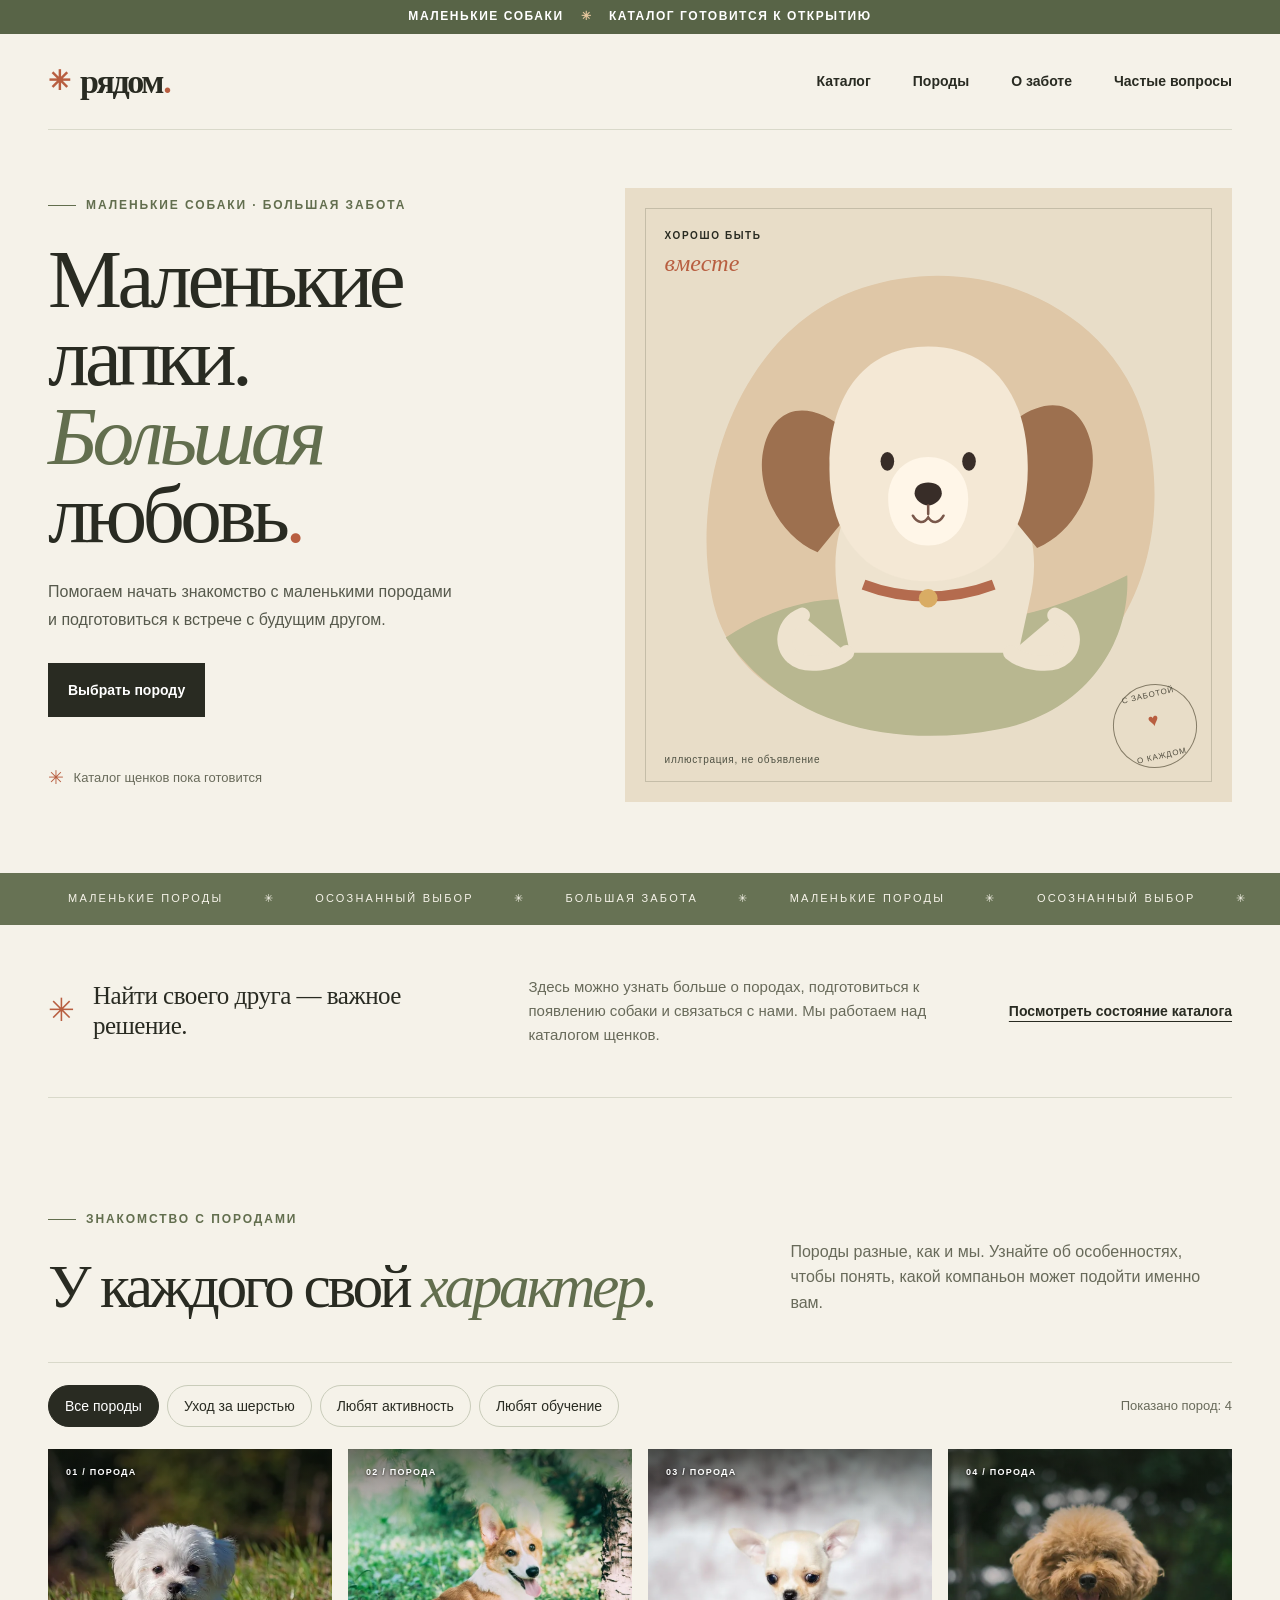
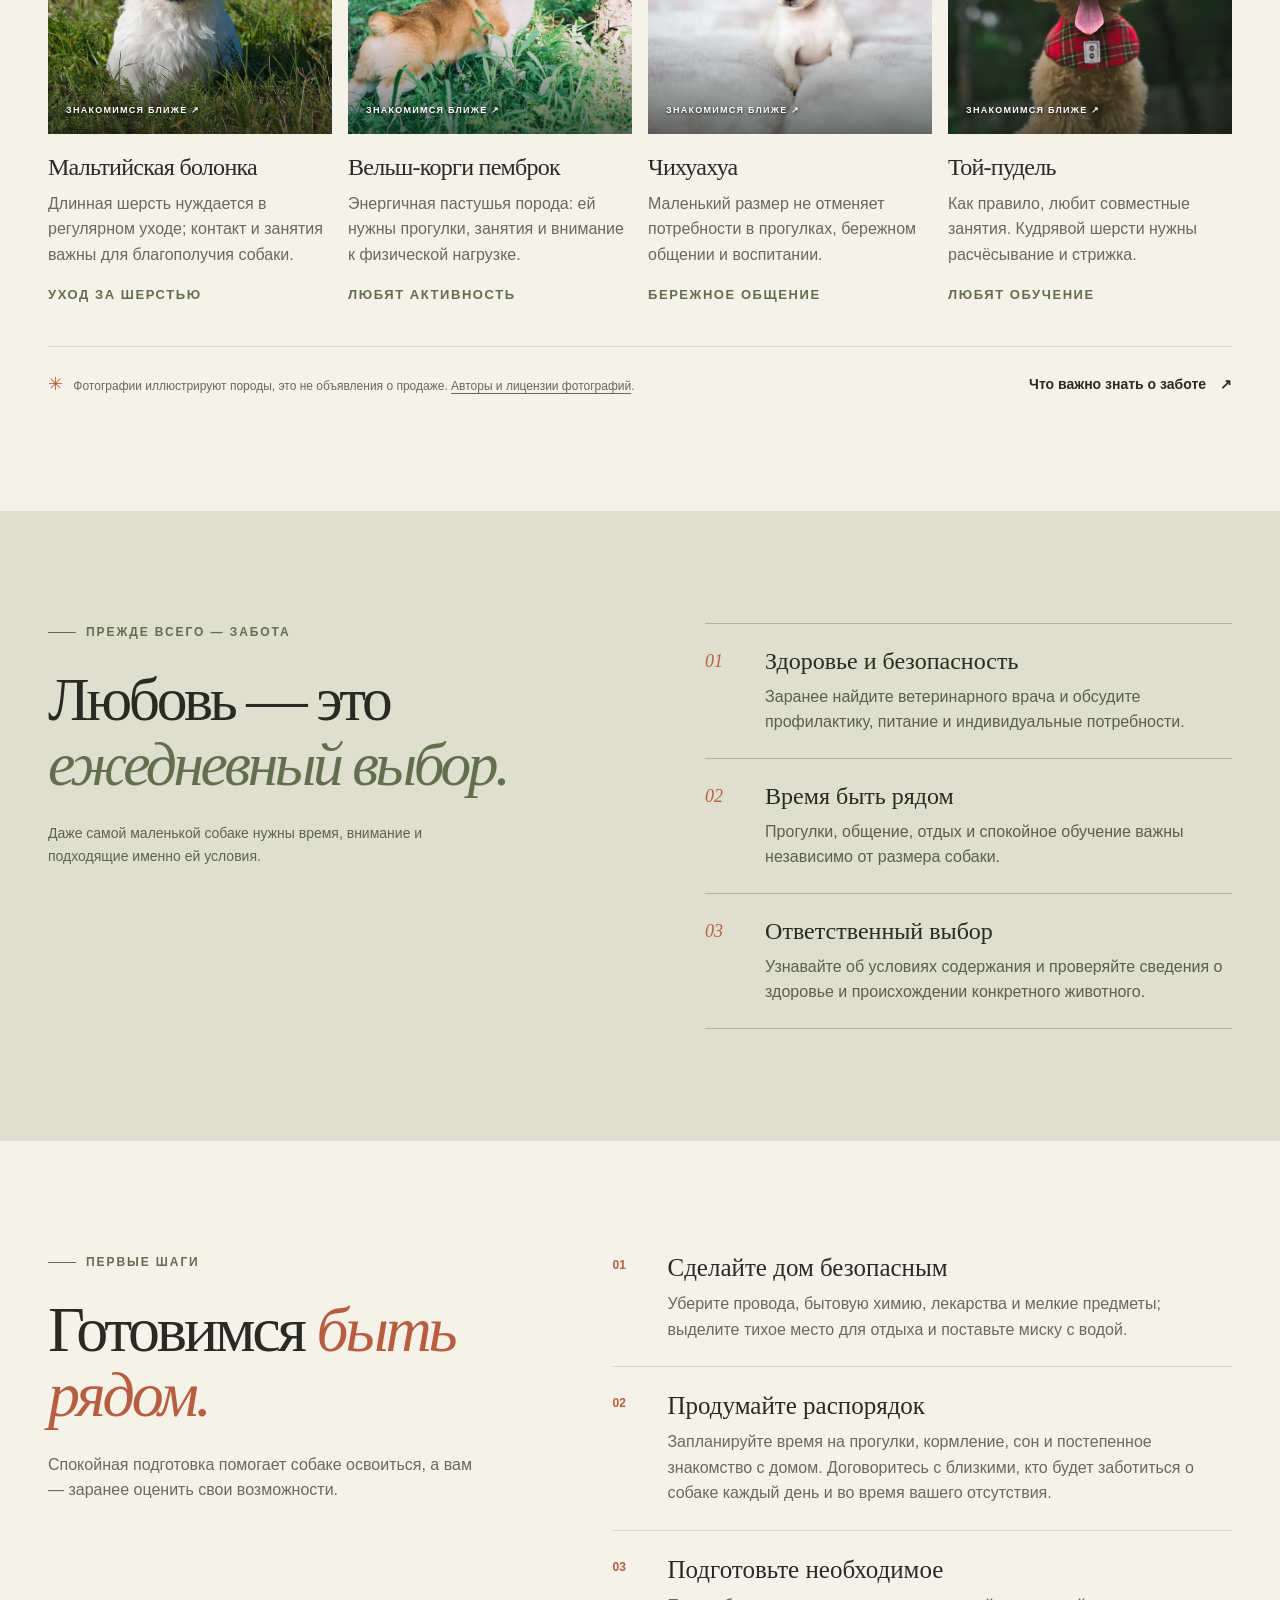
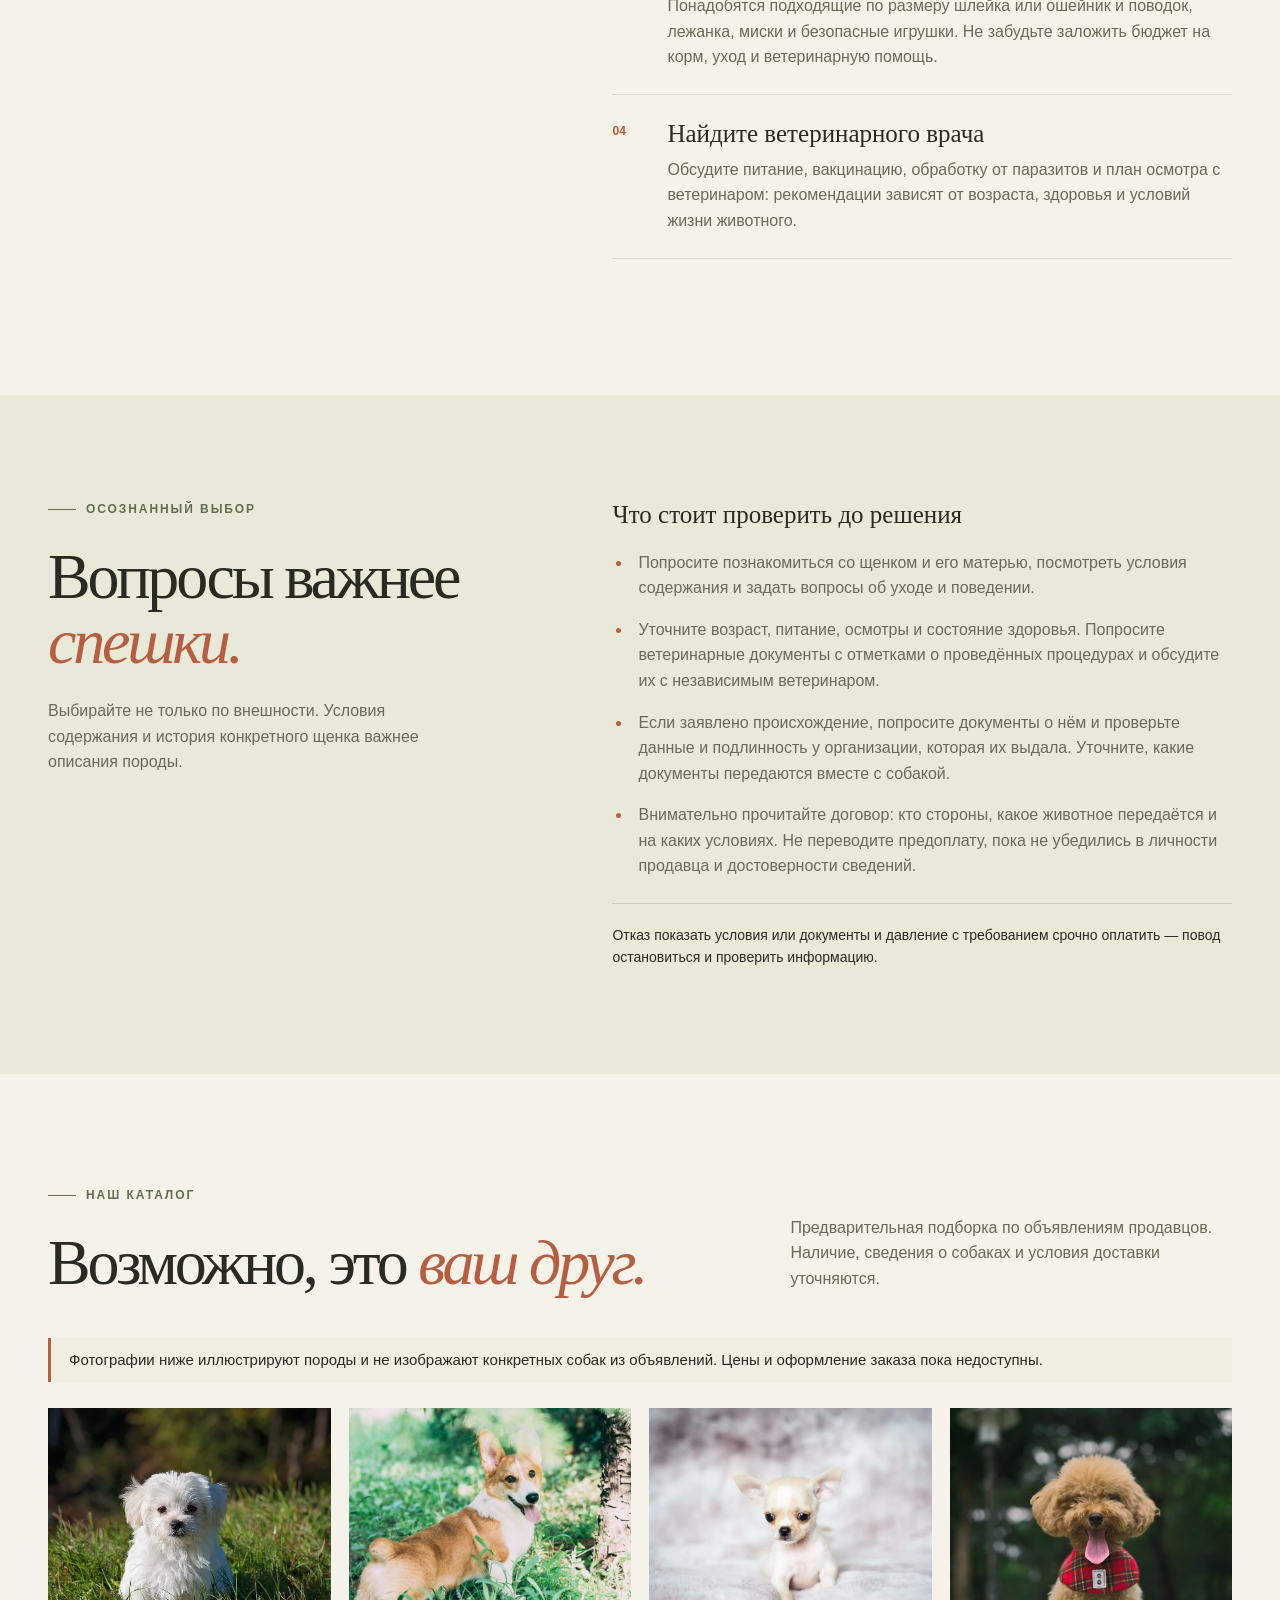
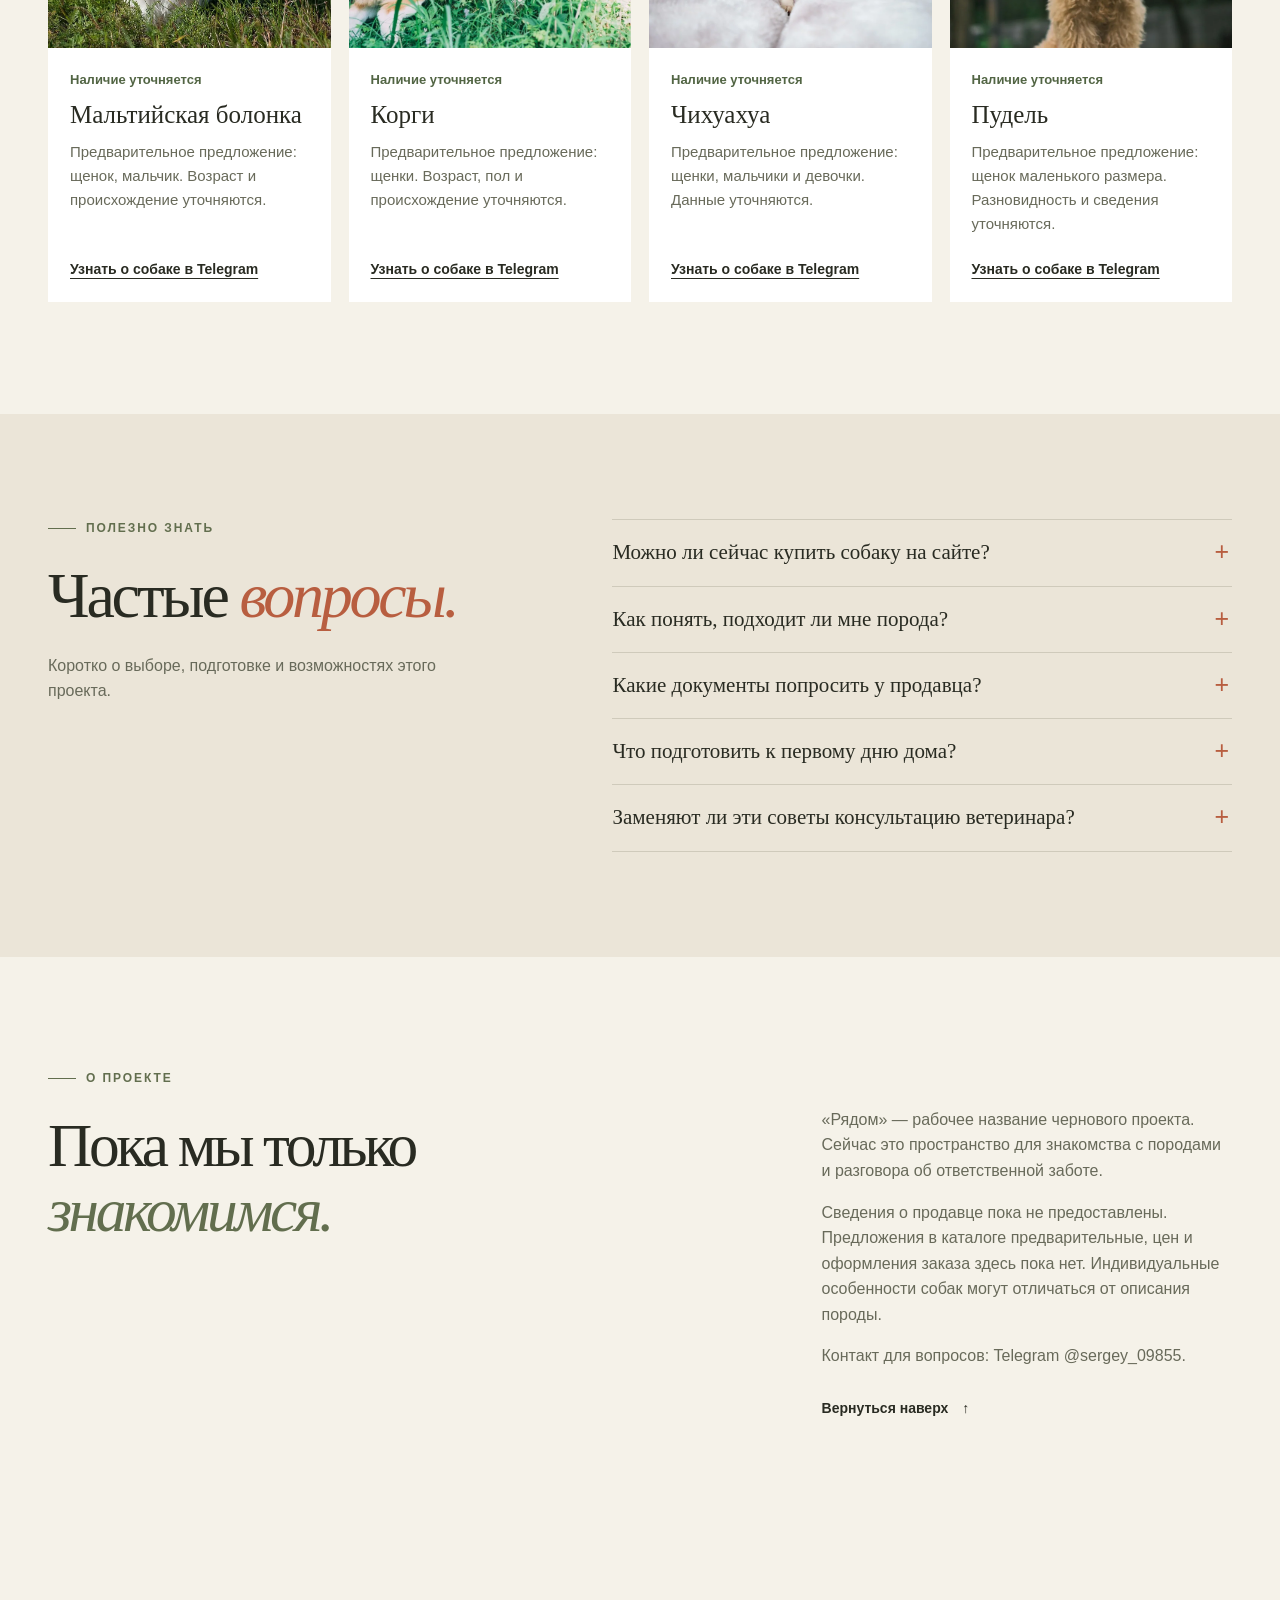
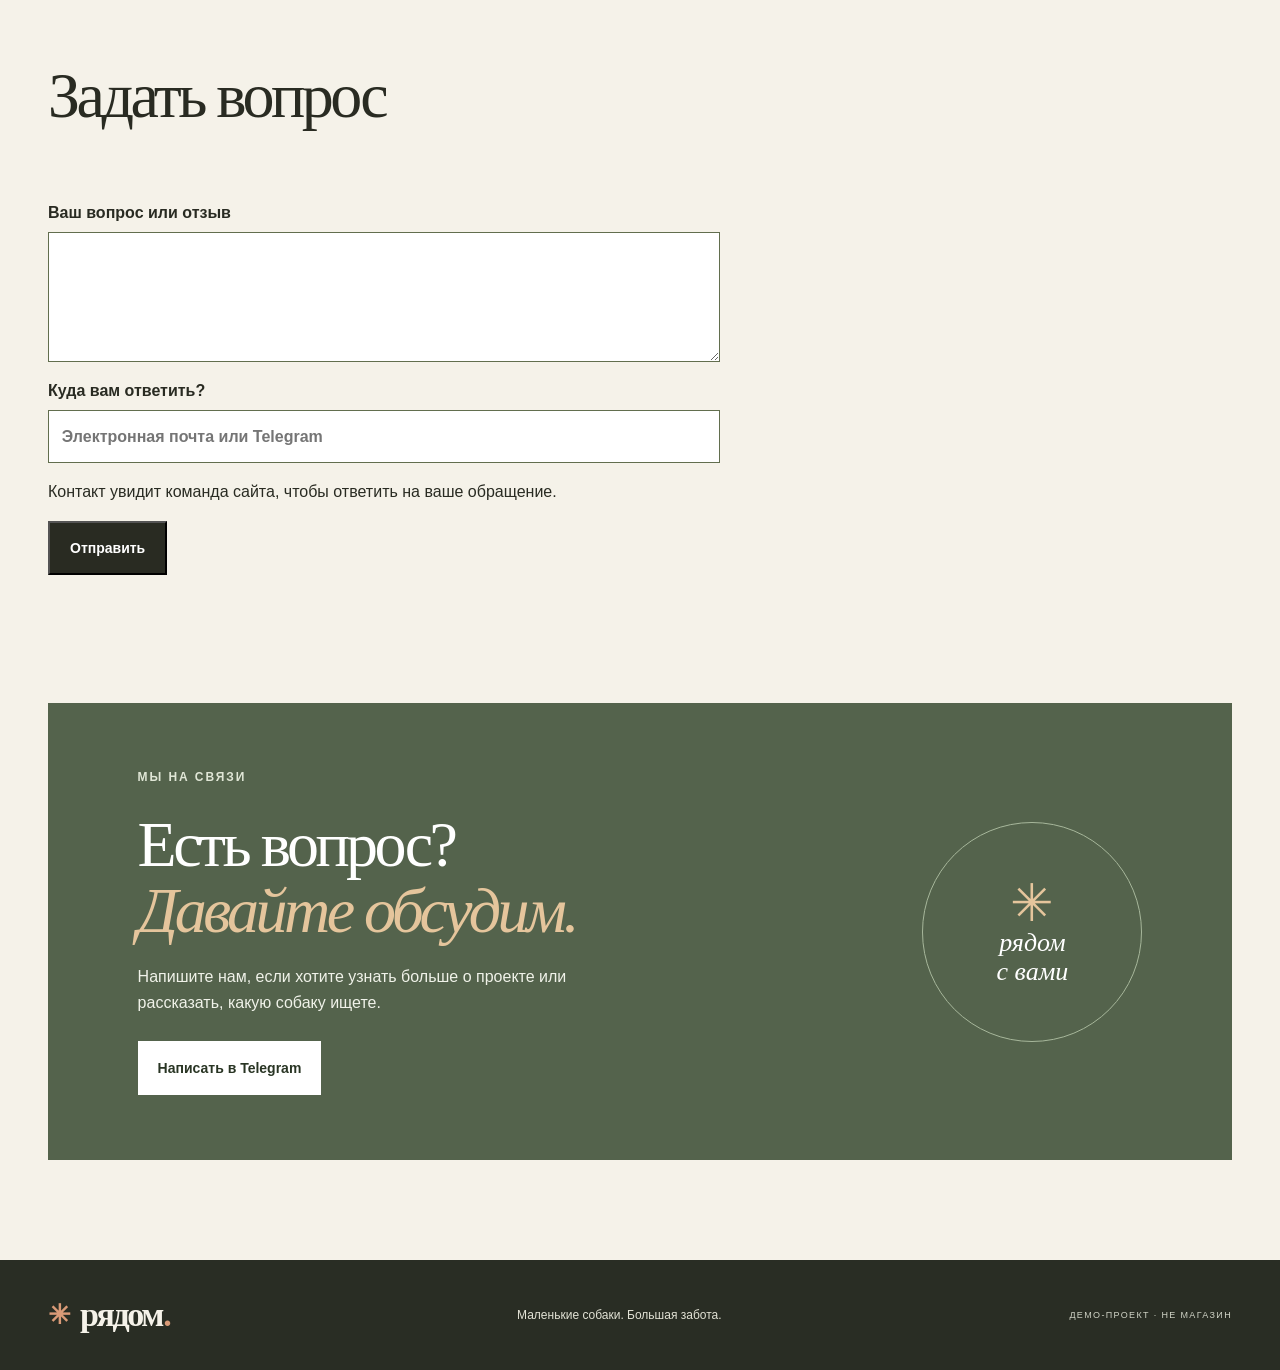
==== commit 1c5869b6: "Сохранить каталог, форму обратной связи и оформление сайта" ====
--- a/index.html
+++ b/index.html
@@ -3,30 +3,30 @@
 <head>
   <meta charset="utf-8">
   <meta name="viewport" content="width=device-width, initial-scale=1">
-  <meta name="description" content="Черновой проект о маленьких породах собак: знакомство с породами и основы заботы.">
+  <meta name="description" content="Маленькие породы собак: знакомство с породами и основы заботы.">
   <title>Рядом — маленькие собаки, большая забота</title>
   <link rel="stylesheet" href="styles.css">
   <script src="app.js" defer></script>
 </head>
 <body>
   <a class="skip-link" href="#main">Перейти к содержанию</a>
-  <div class="demo-bar">ДЕМО-ПРОЕКТ <span aria-hidden="true">✳</span> Здесь пока нет объявлений и продажи собак</div>
+  <div class="demo-bar">МАЛЕНЬКИЕ СОБАКИ <span aria-hidden="true">✳</span> КАТАЛОГ ГОТОВИТСЯ К ОТКРЫТИЮ</div>
   <header class="site-header wrap">
     <a class="brand" href="#top" aria-label="Рядом — на главную"><span class="brand-mark" aria-hidden="true">✳</span> рядом<span class="brand-dot">.</span></a>
     <button class="menu-toggle" type="button" aria-expanded="false" aria-controls="navigation">Меню <span aria-hidden="true">☰</span></button>
     <nav class="nav" id="navigation" aria-label="Основная навигация">
-      <a href="#breeds">Породы</a><a href="#care">О заботе</a><a href="#about">О проекте</a>
-      <a class="nav-cta" href="#breeds">Изучить породы <span aria-hidden="true">↗</span></a>
+      <a href="#listings">Каталог</a><a href="#breeds">Породы</a><a href="#care">О заботе</a><a href="#faq">Частые вопросы</a>
+
     </nav>
   </header>
   <main id="main">
     <section class="intro wrap" id="top" aria-labelledby="intro-title">
       <div class="intro-copy">
-        <p class="eyebrow"><span class="line"></span> НЕБОЛЬШИЕ СОБАКИ · БОЛЬШОЕ СЕРДЦЕ</p>
+        <p class="eyebrow"><span class="line"></span> МАЛЕНЬКИЕ СОБАКИ · БОЛЬШАЯ ЗАБОТА</p>
         <h1 id="intro-title">Маленькие<br>лапки.<br><em>Большая</em><br>любовь<span class="accent">.</span></h1>
-        <p class="intro-text">Знакомство с маленькими породами начинается не с выбора щенка, а с понимания друг друга.</p>
-        <div class="intro-actions"><a class="button button-dark" href="#breeds">Найти свою породу <span aria-hidden="true">↗</span></a><a class="text-link" href="#care">О заботе <span aria-hidden="true">↓</span></a></div>
-        <p class="intro-note"><span aria-hidden="true">✳</span> Знакомимся без спешки и обязательств</p>
+        <p class="intro-text">Помогаем начать знакомство с маленькими породами и подготовиться к встрече с будущим другом.</p>
+        <div class="intro-actions"><a class="button button-dark" href="#breeds">Выбрать породу</a></div>
+        <p class="intro-note"><span aria-hidden="true">✳</span> Каталог щенков пока готовится</p>
       </div>
       <div class="intro-art" aria-hidden="true">
         <div class="art-label">ХОРОШО БЫТЬ <em>вместе</em></div>
@@ -48,6 +48,11 @@
       </div>
     </section>
     <div class="ticker" aria-hidden="true"><span>МАЛЕНЬКИЕ ПОРОДЫ</span> ✳ <span>ОСОЗНАННЫЙ ВЫБОР</span> ✳ <span>БОЛЬШАЯ ЗАБОТА</span> ✳ <span>МАЛЕНЬКИЕ ПОРОДЫ</span> ✳ <span>ОСОЗНАННЫЙ ВЫБОР</span> ✳</div>
+    <section class="welcome wrap" aria-label="О проекте">
+      <div><span class="welcome-icon" aria-hidden="true">✳</span><h2>Найти своего друга — важное решение.</h2></div>
+      <p>Здесь можно узнать больше о породах, подготовиться к появлению собаки и связаться с нами. Мы работаем над каталогом щенков.</p>
+      <a href="#listings" class="welcome-link">Посмотреть состояние каталога</a>
+    </section>
     <section class="catalog wrap section" id="breeds" aria-labelledby="breeds-title">
       <div class="section-top"><div><p class="eyebrow"><span class="line"></span> ЗНАКОМСТВО С ПОРОДАМИ</p><h2 id="breeds-title">У каждого свой <em>характер.</em></h2></div><p>Породы разные, как и мы. Узнайте об особенностях, чтобы понять, какой компаньон может подойти именно вам.</p></div>
       <div class="catalog-tools"><div class="filters" role="group" aria-label="Фильтр пород по особенностям"><button class="filter active" type="button" data-filter="all" aria-pressed="true">Все породы</button><button class="filter" type="button" data-filter="уход" aria-pressed="false">Уход за шерстью</button><button class="filter" type="button" data-filter="прогулки" aria-pressed="false">Любят активность</button><button class="filter" type="button" data-filter="обучение" aria-pressed="false">Любят обучение</button></div><p class="result-count" id="result-count" aria-live="polite"></p></div>
@@ -74,16 +79,37 @@
       <div><p class="eyebrow"><span class="line"></span> ОСОЗНАННЫЙ ВЫБОР</p><h2 id="choice-title">Вопросы важнее <em>спешки.</em></h2><p>Выбирайте не только по внешности. Условия содержания и история конкретного щенка важнее описания породы.</p></div>
       <div class="choice-content"><h3>Что стоит проверить до решения</h3><ul><li>Попросите познакомиться со щенком и его матерью, посмотреть условия содержания и задать вопросы об уходе и поведении.</li><li>Уточните возраст, питание, осмотры и состояние здоровья. Попросите ветеринарные документы с отметками о проведённых процедурах и обсудите их с независимым ветеринаром.</li><li>Если заявлено происхождение, попросите документы о нём и проверьте данные и подлинность у организации, которая их выдала. Уточните, какие документы передаются вместе с собакой.</li><li>Внимательно прочитайте договор: кто стороны, какое животное передаётся и на каких условиях. Не переводите предоплату, пока не убедились в личности продавца и достоверности сведений.</li></ul><p class="choice-note">Отказ показать условия или документы и давление с требованием срочно оплатить — повод остановиться и проверить информацию.</p></div>
     </div></section>
-    <section class="listings wrap section" id="listings" aria-labelledby="listings-title"><div class="section-top"><div><p class="eyebrow"><span class="line"></span> КАТАЛОГ ОБЪЯВЛЕНИЙ</p><h2 id="listings-title">Пока без <em>объявлений.</em></h2></div><p>Здесь смогут появиться объявления, когда будут предоставлены и проверены необходимые материалы.</p></div><div class="empty-listings"><span aria-hidden="true">✳</span><div><h3>Объявлений пока нет</h3><p>На сайте нет доступных щенков, цен или возможности оставить заявку. Фотографии выше только знакомят с породами.</p><a class="text-link" href="#choice">Как ответственно выбирать щенка <span aria-hidden="true">↗</span></a></div></div></section>
+    <section class="listings wrap section" id="listings" aria-labelledby="listings-title">
+      <div class="section-top"><div><p class="eyebrow"><span class="line"></span> НАШ КАТАЛОГ</p><h2 id="listings-title">Возможно, это <em>ваш друг.</em></h2></div><p>Предварительная подборка по объявлениям продавцов. Наличие, сведения о собаках и условия доставки уточняются.</p></div>
+      <p class="listing-notice">Фотографии ниже иллюстрируют породы и не изображают конкретных собак из объявлений. Цены и оформление заказа пока недоступны.</p>
+      <div class="listing-grid">
+        <article class="listing-card"><img src="assets/breeds/maltese.webp" alt="Иллюстрация породы: мальтийская болонка" loading="lazy"><div class="listing-body"><span class="listing-status">Наличие уточняется</span><h3>Мальтийская болонка</h3><p>Предварительное предложение: щенок, мальчик. Возраст и происхождение уточняются.</p><a href="https://t.me/sergey_09855?text=%D0%97%D0%B4%D1%80%D0%B0%D0%B2%D1%81%D1%82%D0%B2%D1%83%D0%B9%D1%82%D0%B5%21%20%D0%98%D0%BD%D1%82%D0%B5%D1%80%D0%B5%D1%81%D1%83%D0%B5%D1%82%20%D0%BC%D0%B0%D0%BB%D1%8C%D1%82%D0%B8%D0%B9%D1%81%D0%BA%D0%B0%D1%8F%20%D0%B1%D0%BE%D0%BB%D0%BE%D0%BD%D0%BA%D0%B0">Узнать о собаке в Telegram</a></div></article>
+        <article class="listing-card"><img src="assets/breeds/corgi.webp" alt="Иллюстрация породы: корги" loading="lazy"><div class="listing-body"><span class="listing-status">Наличие уточняется</span><h3>Корги</h3><p>Предварительное предложение: щенки. Возраст, пол и происхождение уточняются.</p><a href="https://t.me/sergey_09855?text=%D0%97%D0%B4%D1%80%D0%B0%D0%B2%D1%81%D1%82%D0%B2%D1%83%D0%B9%D1%82%D0%B5%21%20%D0%98%D0%BD%D1%82%D0%B5%D1%80%D0%B5%D1%81%D1%83%D0%B5%D1%82%20%D0%BA%D0%BE%D1%80%D0%B3%D0%B8">Узнать о собаке в Telegram</a></div></article>
+        <article class="listing-card"><img src="assets/breeds/chihuahua.webp" alt="Иллюстрация породы: чихуахуа" loading="lazy"><div class="listing-body"><span class="listing-status">Наличие уточняется</span><h3>Чихуахуа</h3><p>Предварительное предложение: щенки, мальчики и девочки. Данные уточняются.</p><a href="https://t.me/sergey_09855?text=%D0%97%D0%B4%D1%80%D0%B0%D0%B2%D1%81%D1%82%D0%B2%D1%83%D0%B9%D1%82%D0%B5%21%20%D0%98%D0%BD%D1%82%D0%B5%D1%80%D0%B5%D1%81%D1%83%D0%B5%D1%82%20%D1%87%D0%B8%D1%85%D1%83%D0%B0%D1%85%D1%83%D0%B0">Узнать о собаке в Telegram</a></div></article>
+        <article class="listing-card"><img src="assets/breeds/toy-poodle.webp" alt="Иллюстрация породы: пудель" loading="lazy"><div class="listing-body"><span class="listing-status">Наличие уточняется</span><h3>Пудель</h3><p>Предварительное предложение: щенок маленького размера. Разновидность и сведения уточняются.</p><a href="https://t.me/sergey_09855?text=%D0%97%D0%B4%D1%80%D0%B0%D0%B2%D1%81%D1%82%D0%B2%D1%83%D0%B9%D1%82%D0%B5%21%20%D0%98%D0%BD%D1%82%D0%B5%D1%80%D0%B5%D1%81%D1%83%D0%B5%D1%82%20%D0%BF%D1%83%D0%B4%D0%B5%D0%BB%D1%8C">Узнать о собаке в Telegram</a></div></article>
+      </div>
+    </section>
     <section class="faq" id="faq" aria-labelledby="faq-title"><div class="wrap faq-layout"><div><p class="eyebrow"><span class="line"></span> ПОЛЕЗНО ЗНАТЬ</p><h2 id="faq-title">Частые <em>вопросы.</em></h2><p>Коротко о выборе, подготовке и возможностях этого проекта.</p></div><div class="faq-list">
-      <details><summary>Можно ли сейчас купить собаку на сайте?</summary><p>Нет. Это черновой проект: объявлений, цен, контактов продавца и приёма заявок пока нет.</p></details>
+      <details><summary>Можно ли сейчас купить собаку на сайте?</summary><p>Пока нет. Предложения в каталоге предварительные, их наличие и условия уточняются. Цен и оформления заказа пока нет. По вопросам можно написать в Telegram <a href="https://t.me/sergey_09855">@sergey_09855</a>.</p></details>
       <details><summary>Как понять, подходит ли мне порода?</summary><p>Оцените свой образ жизни, время на прогулки и уход, бюджет и условия дома. Характер и потребности каждой собаки индивидуальны; пообщайтесь с животным до принятия решения.</p></details>
       <details><summary>Какие документы попросить у продавца?</summary><p>Попросите ветеринарные документы с отметками о процедурах, а при заявленном происхождении — подтверждающие его документы. Изучите договор и проверьте сведения у выдавшей организации и ветеринара.</p></details>
       <details><summary>Что подготовить к первому дню дома?</summary><p>Уберите опасные предметы, устройте тихое место для сна, подготовьте воду и подходящие принадлежности. Обсудите питание и дальнейший уход с ветеринарным врачом.</p></details>
       <details><summary>Заменяют ли эти советы консультацию ветеринара?</summary><p>Нет. Это общая информация. Вопросы о здоровье, питании и профилактике конкретной собаки обсудите с ветеринарным врачом.</p></details>
     </div></div></section>
-    <section class="about wrap section" id="about"><div><p class="eyebrow"><span class="line"></span> О ПРОЕКТЕ</p><h2>Пока мы только <em>знакомимся.</em></h2></div><div><p>«Рядом» — рабочее название чернового проекта. Сейчас это пространство для знакомства с породами и разговора об ответственной заботе.</p><p>Сведения о продавце и контакты пока не предоставлены. Реальных объявлений, цен и приёма заявок здесь пока нет. Индивидуальные особенности собак могут отличаться от описания породы.</p><a class="text-link" href="#top">Вернуться наверх <span aria-hidden="true">↑</span></a></div></section>
+    <section class="about wrap section" id="about"><div><p class="eyebrow"><span class="line"></span> О ПРОЕКТЕ</p><h2>Пока мы только <em>знакомимся.</em></h2></div><div><p>«Рядом» — рабочее название чернового проекта. Сейчас это пространство для знакомства с породами и разговора об ответственной заботе.</p><p>Сведения о продавце пока не предоставлены. Предложения в каталоге предварительные, цен и оформления заказа здесь пока нет. Индивидуальные особенности собак могут отличаться от описания породы.</p><p>Контакт для вопросов: <a href="https://t.me/sergey_09855">Telegram @sergey_09855</a>.</p><a class="text-link" href="#top">Вернуться наверх <span aria-hidden="true">↑</span></a></div></section>
+    <section id="question" class="wrap section" aria-labelledby="question-title">
+      <h2 id="question-title">Задать вопрос</h2>
+      <form id="feedback-form" class="feedback" action="/api/questions" method="post">
+        <label>Ваш вопрос или отзыв<textarea name="message" rows="4" maxlength="3000" required></textarea></label>
+        <label>Куда вам ответить?<input name="contact" placeholder="Электронная почта или Telegram" maxlength="200" required></label>
+        <p>Контакт увидит команда сайта, чтобы ответить на ваше обращение.</p>
+        <button class="button button-dark" type="submit">Отправить</button>
+        <p role="status" id="feedback-status"></p>
+      </form>
+    </section>
+    <section class="contact-panel wrap" aria-labelledby="contact-title"><div><p class="eyebrow">МЫ НА СВЯЗИ</p><h2 id="contact-title">Есть вопрос?<br><em>Давайте обсудим.</em></h2><p>Напишите нам, если хотите узнать больше о проекте или рассказать, какую собаку ищете.</p><a class="button contact-button" href="https://t.me/sergey_09855">Написать в Telegram</a></div><div class="contact-decoration" aria-hidden="true">✳<span>рядом<br>с вами</span></div></section>
   </main>
   <footer class="footer"><div class="wrap footer-inner"><a class="brand" href="#top"><span class="brand-mark" aria-hidden="true">✳</span> рядом<span class="brand-dot">.</span></a><p>Маленькие собаки. Большая забота.</p><span>ДЕМО-ПРОЕКТ · НЕ МАГАЗИН</span></div></footer>
 </body>
-</html>+</html>
+
--- a/styles.css
+++ b/styles.css
@@ -45,3 +45,17 @@
 .faq-list summary:focus-visible{outline:3px solid var(--orange);outline-offset:2px}
 .faq-list details p{max-width:620px;padding:0 35px 22px 0}
 @media(max-width:700px){.guide,.choice-layout,.faq-layout{grid-template-columns:1fr;gap:35px}.choice,.faq{padding:76px 0}.guide h2,.choice h2,.listings h2,.faq h2{font-size:clamp(43px,11vw,62px)}.guide-list li{padding-left:42px}.empty-listings{padding:24px 20px;gap:16px}.faq-list summary{font-size:19px}}
+
+/* Customer-facing additions */
+.button-outline{border:1px solid var(--ink);color:var(--ink)}
+.button-outline:hover{background:var(--ink);color:white}
+.welcome{display:grid;grid-template-columns:1fr 1fr auto;gap:45px;align-items:center;padding-top:50px;padding-bottom:50px;border-bottom:1px solid var(--line)}
+.welcome>div{display:flex;gap:18px;align-items:center}.welcome-icon{font-size:32px;color:var(--orange)}
+.welcome h2{font:400 25px/1.2 var(--serif);letter-spacing:-.02em;margin:0}.welcome p{color:var(--muted);margin:0;font-size:15px}.welcome-link{font-size:14px;font-weight:bold;text-decoration:underline;text-underline-offset:5px}
+.contact-panel{background:#54634c;color:#fff;padding:65px 7%;display:flex;align-items:center;justify-content:space-between;gap:40px;margin-bottom:100px;overflow:hidden}
+.contact-panel .eyebrow{color:#e0e6d6;font-size:12px}.contact-panel h2{font-size:clamp(42px,5vw,70px);line-height:1.03;margin-bottom:20px}.contact-panel h2 em{color:#e5c59c}.contact-panel p:not(.eyebrow){max-width:500px;color:#f0f2e9;font-size:16px}.contact-button{background:#fff;color:#293524;margin-top:10px}.contact-button:hover{background:#e5c59c}.contact-decoration{border:1px solid #a7b79b;border-radius:50%;width:220px;height:220px;flex:none;display:grid;place-content:center;text-align:center;color:#e5c59c;font-size:52px;line-height:1}.contact-decoration span{font:italic 26px/1.1 var(--serif);color:white}
+.nav,.button,.text-link,.filter{font-size:14px}.eyebrow,.demo-bar{font-size:12px}.breed-body p,.section-top>p,.care-list p,.guide-list p,.choice-content li,.empty-listings p,.faq-list p,.about>div:last-child{font-size:16px}.tag,.result-count,.intro-note{font-size:13px}
+@media(max-width:700px){.welcome{grid-template-columns:1fr;gap:18px;padding-top:36px;padding-bottom:36px}.contact-panel{padding:42px 25px;margin-bottom:70px}.contact-decoration{display:none}.demo-bar,.eyebrow{font-size:11px}.intro-text{font-size:16px}.intro-actions{gap:12px}.intro-actions .button{width:100%;justify-content:center}.empty-listings .text-link{display:block;margin-top:18px}.nav{font-size:15px}}
+.listing-notice{border-left:3px solid var(--orange);padding:10px 18px;background:#eeeee3;color:var(--ink);font-size:15px;margin:0 0 26px}.listing-grid{display:grid;grid-template-columns:repeat(4,minmax(0,1fr));gap:18px}.listing-card{background:#fff;display:flex;flex-direction:column}.listing-card img{display:block;width:100%;height:240px;object-fit:cover}.listing-body{padding:22px;display:flex;flex-direction:column;flex:1}.listing-status{font-size:13px;color:#526544;font-weight:bold}.listing-body h3{font:400 25px/1.15 var(--serif);margin:10px 0}.listing-body p{font-size:15px;color:var(--muted);margin:0 0 22px}.listing-body a{margin-top:auto;font-size:14px;font-weight:bold;text-decoration:underline;text-underline-offset:4px}.listing-body a:hover{color:var(--orange)}
+@media(max-width:1050px){.listing-grid{grid-template-columns:repeat(2,minmax(0,1fr))}}@media(max-width:520px){.listing-grid{grid-template-columns:1fr}.listing-card img{height:260px}}
+.feedback{display:grid;gap:1rem;max-width:42rem}.feedback label{display:grid;gap:.4rem;font-weight:bold}.feedback textarea,.feedback input{font:inherit;width:100%;border:1px solid var(--olive);padding:.8rem;background:white;color:var(--ink)}.feedback button{justify-self:start;cursor:pointer}.feedback p{margin:0}.feedback textarea{resize:vertical}#question-title{font-size:clamp(2.5rem,5vw,4rem)}
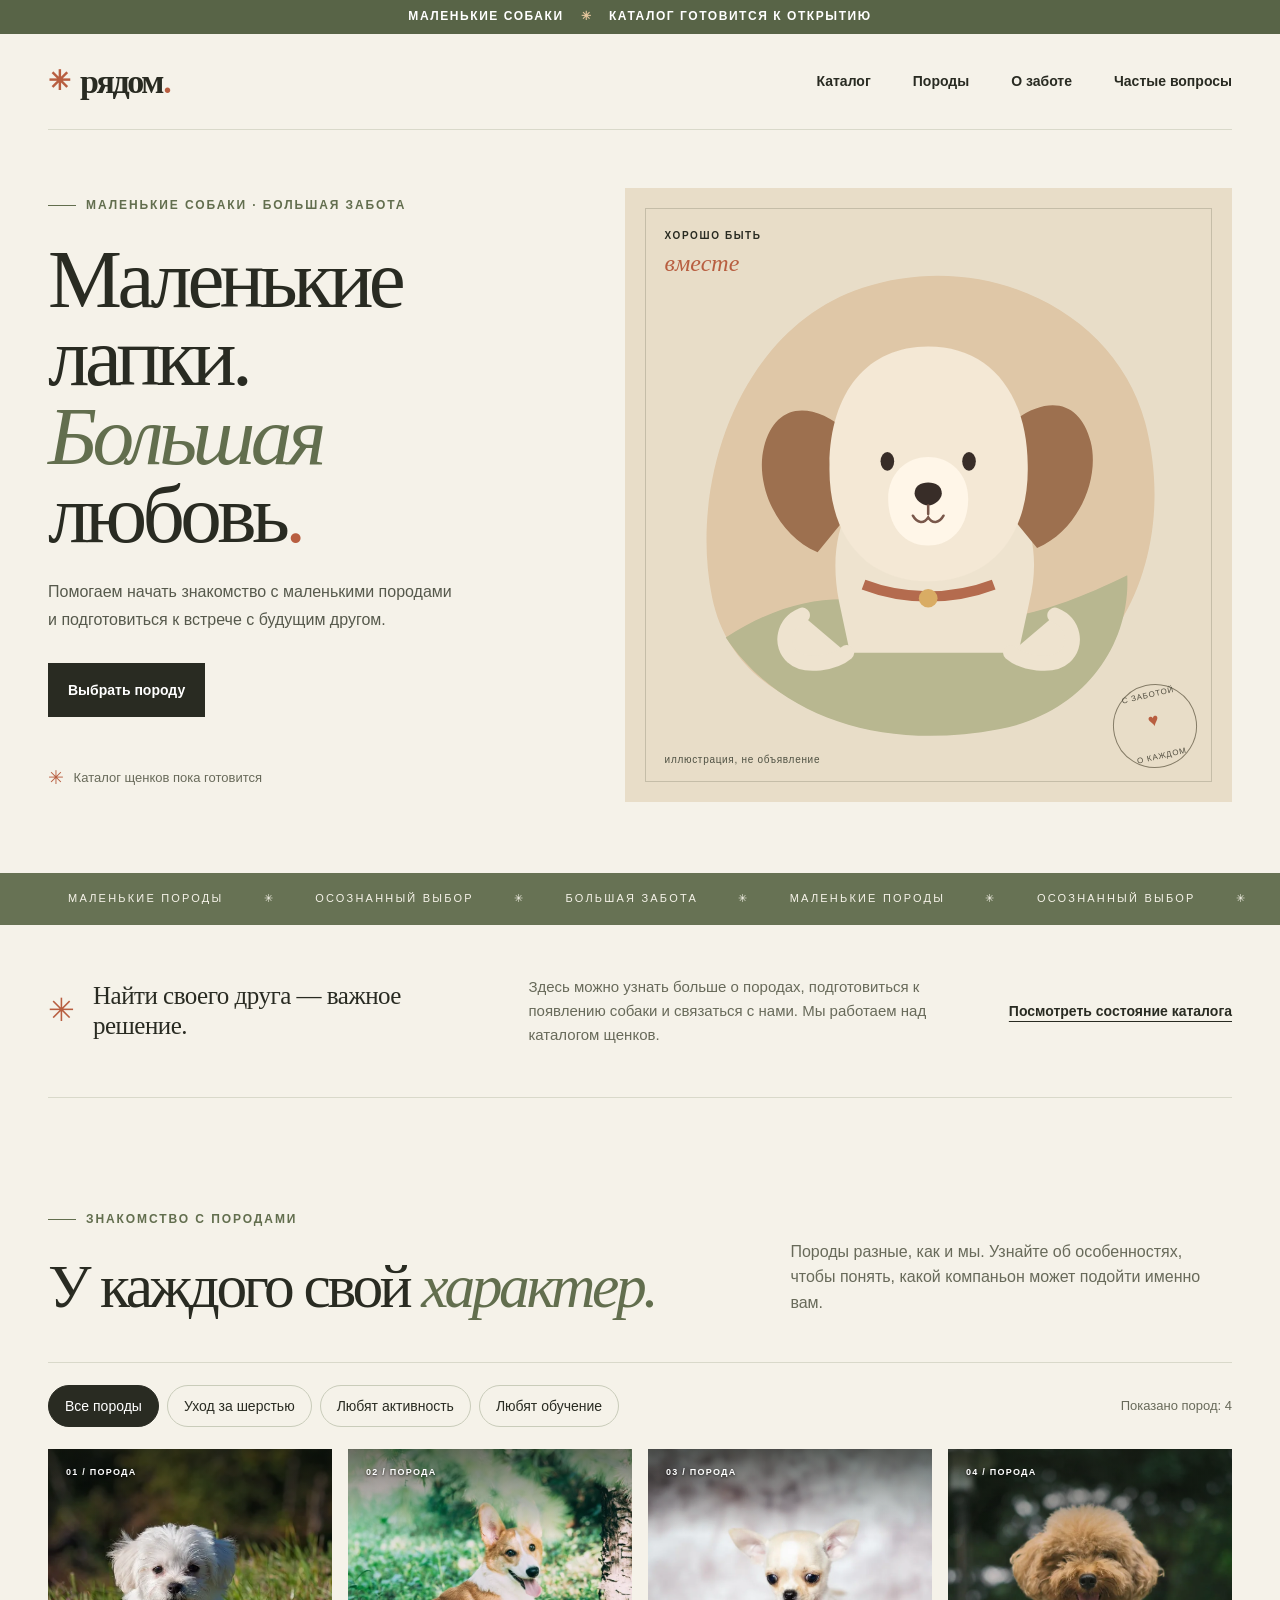
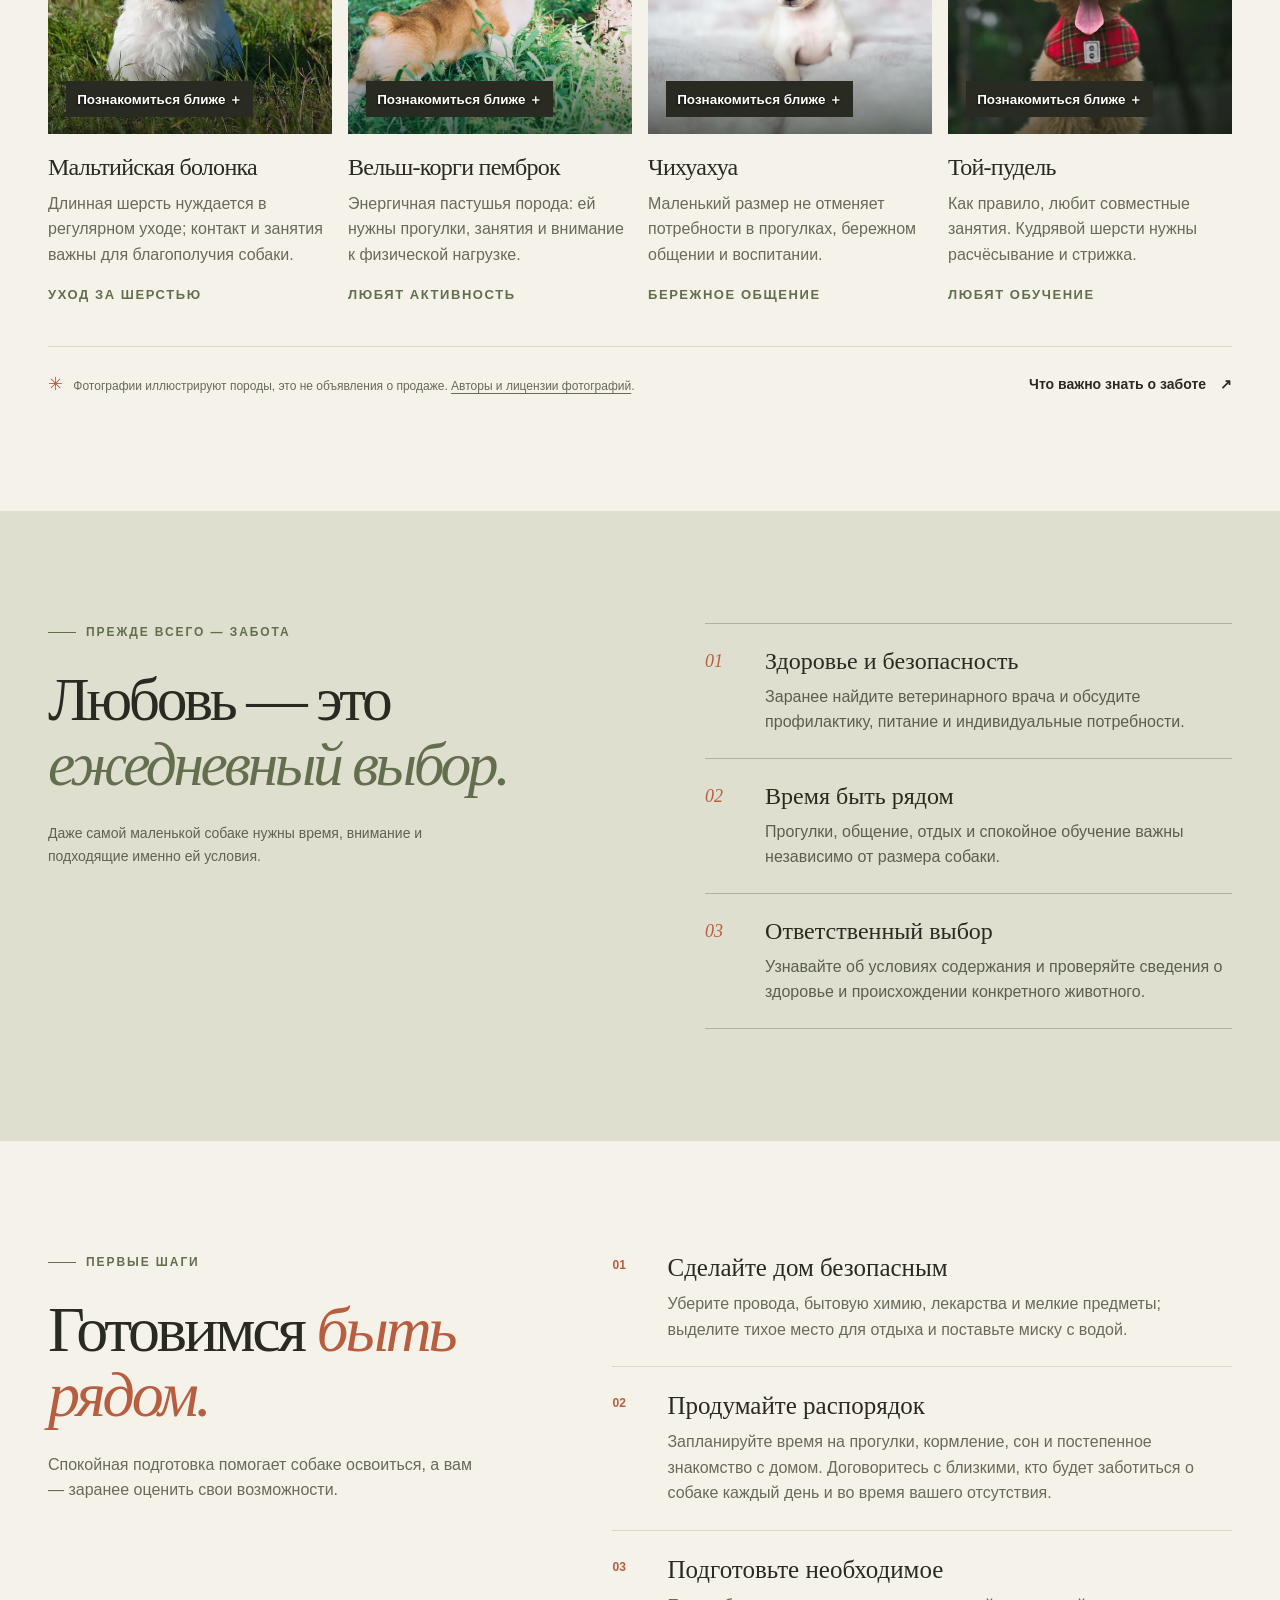
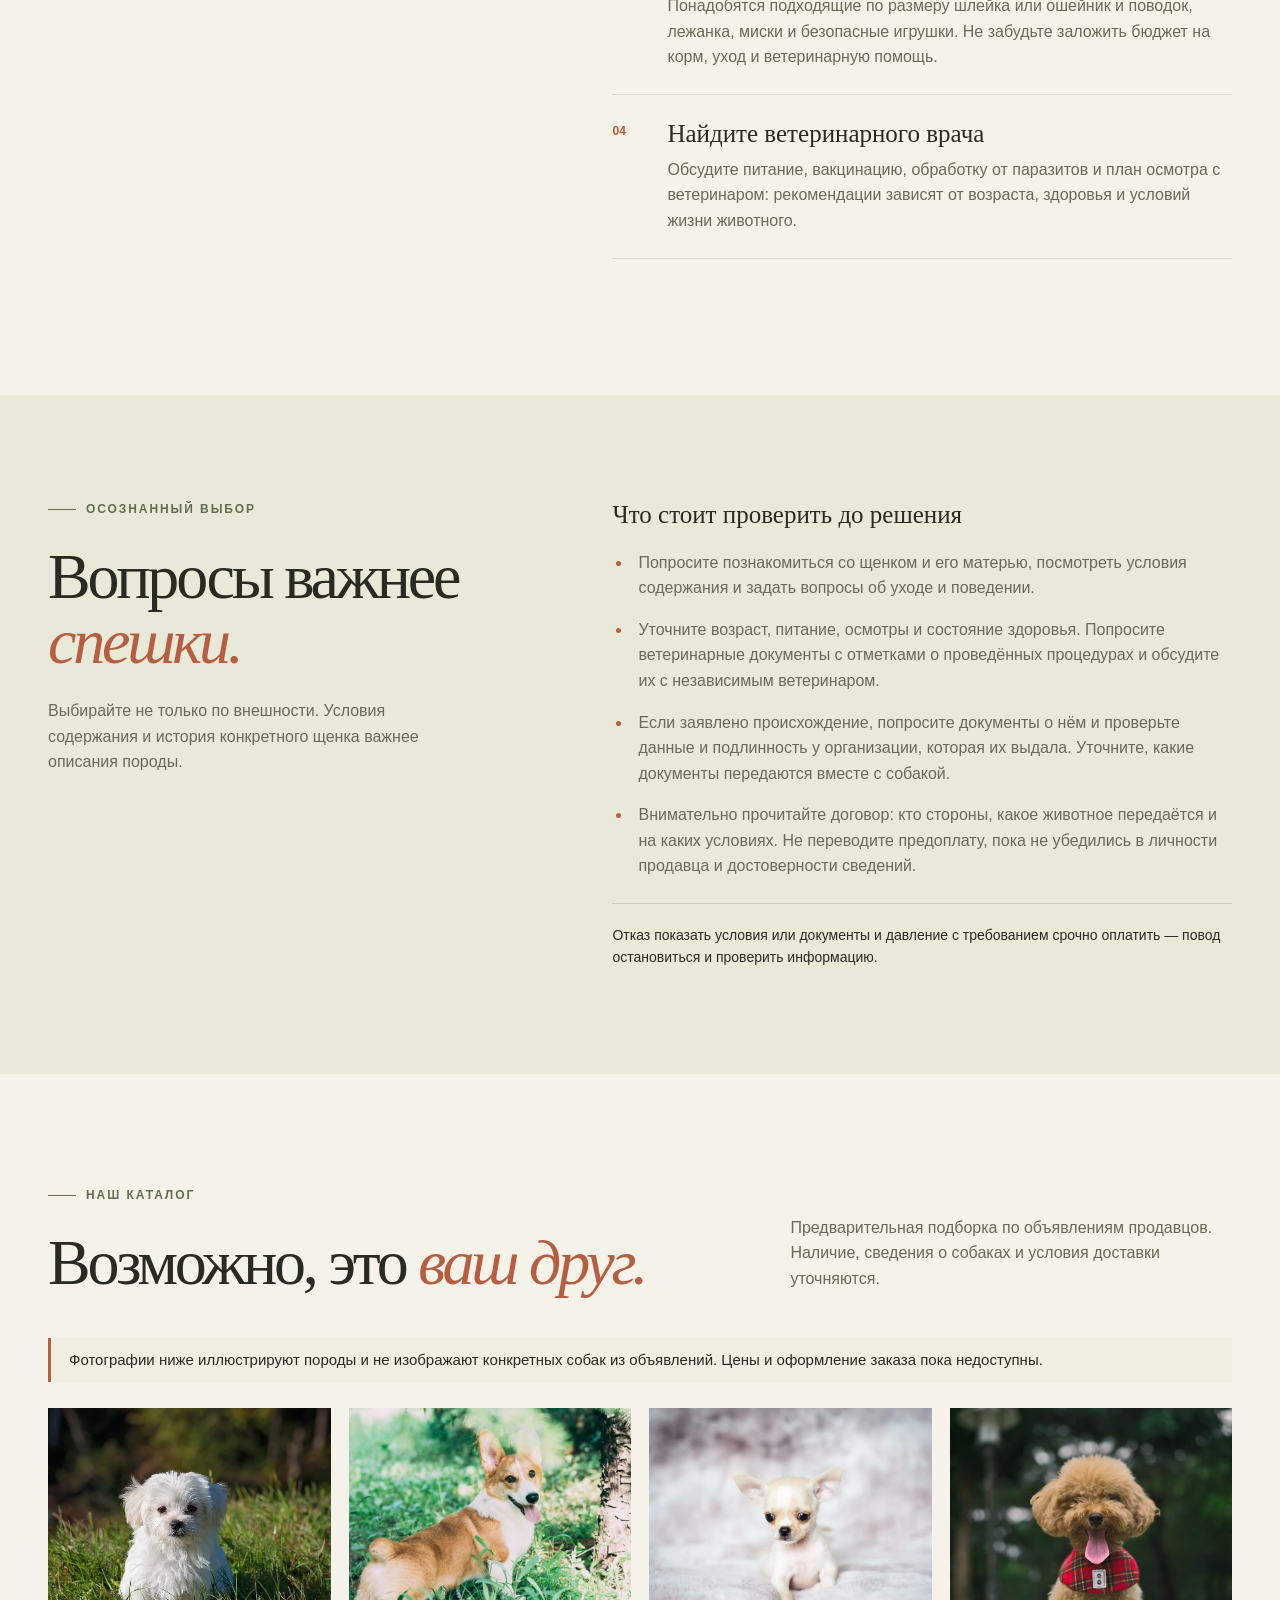
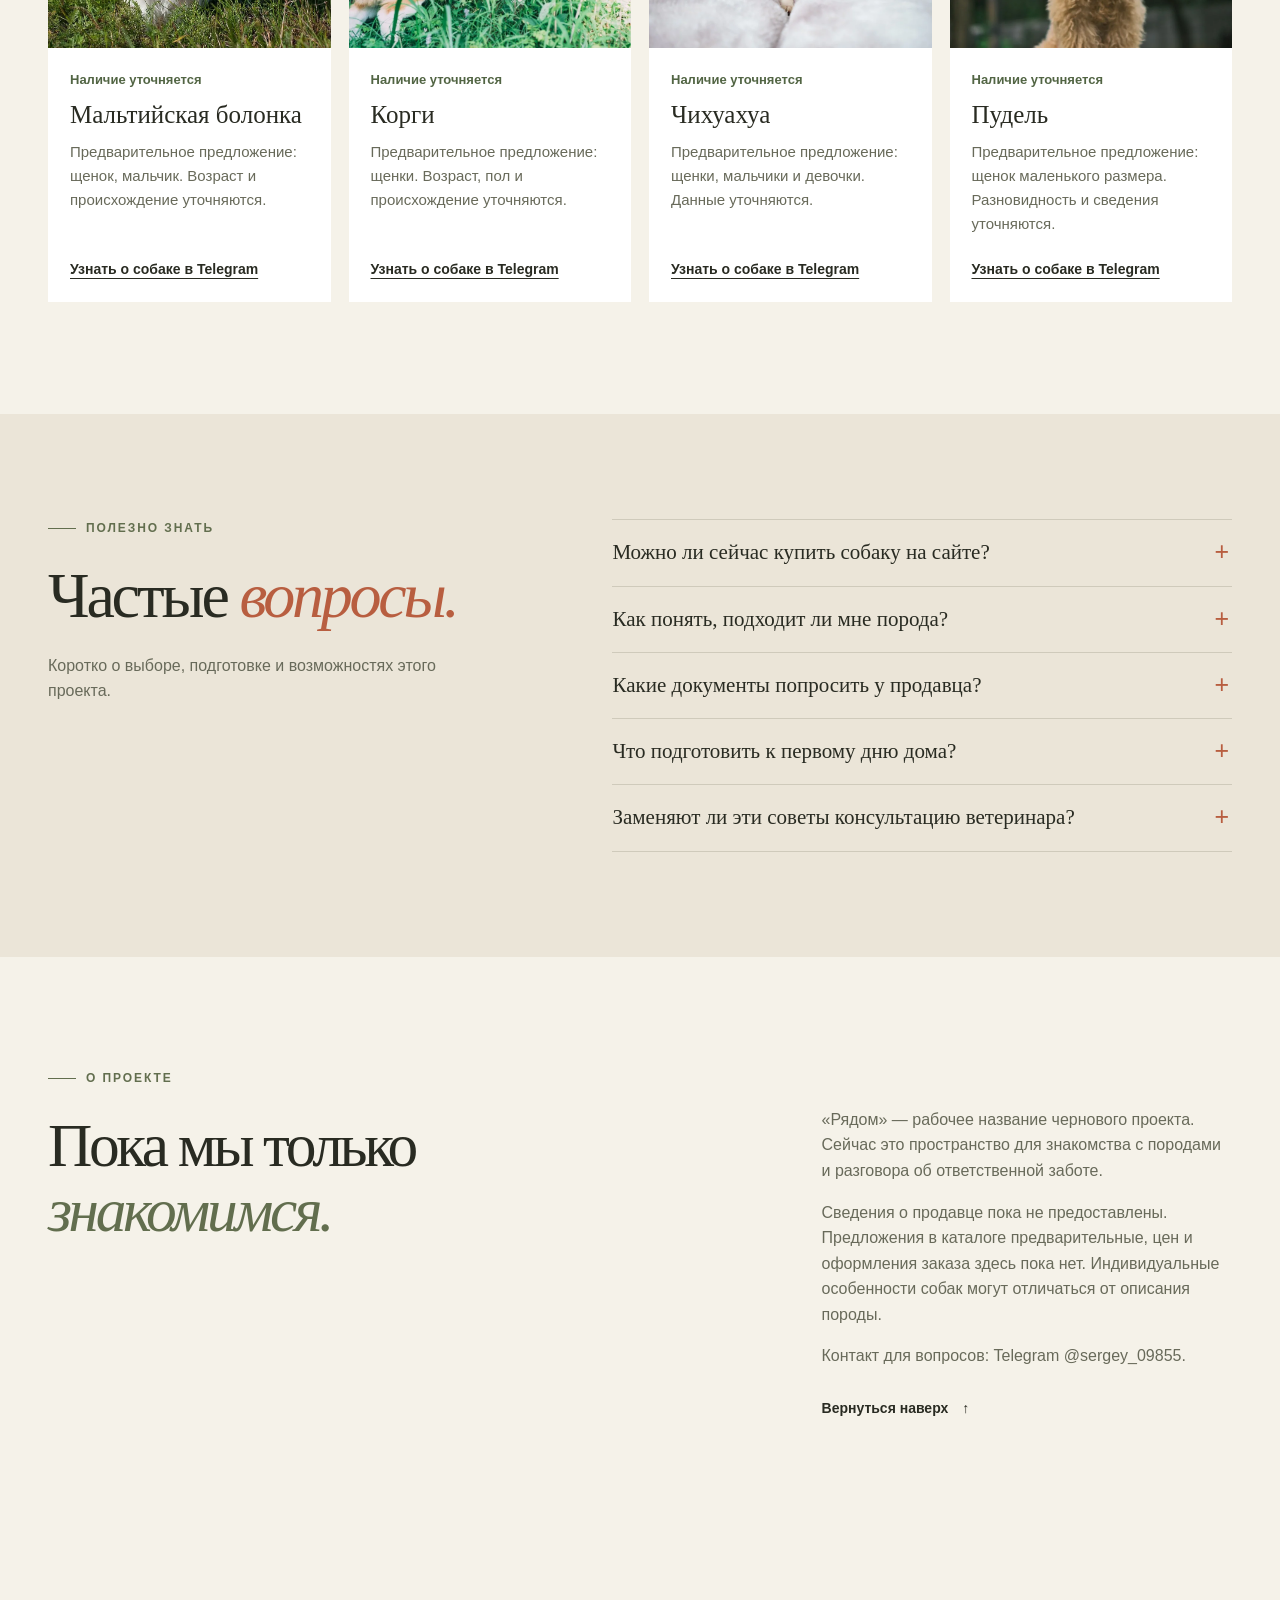
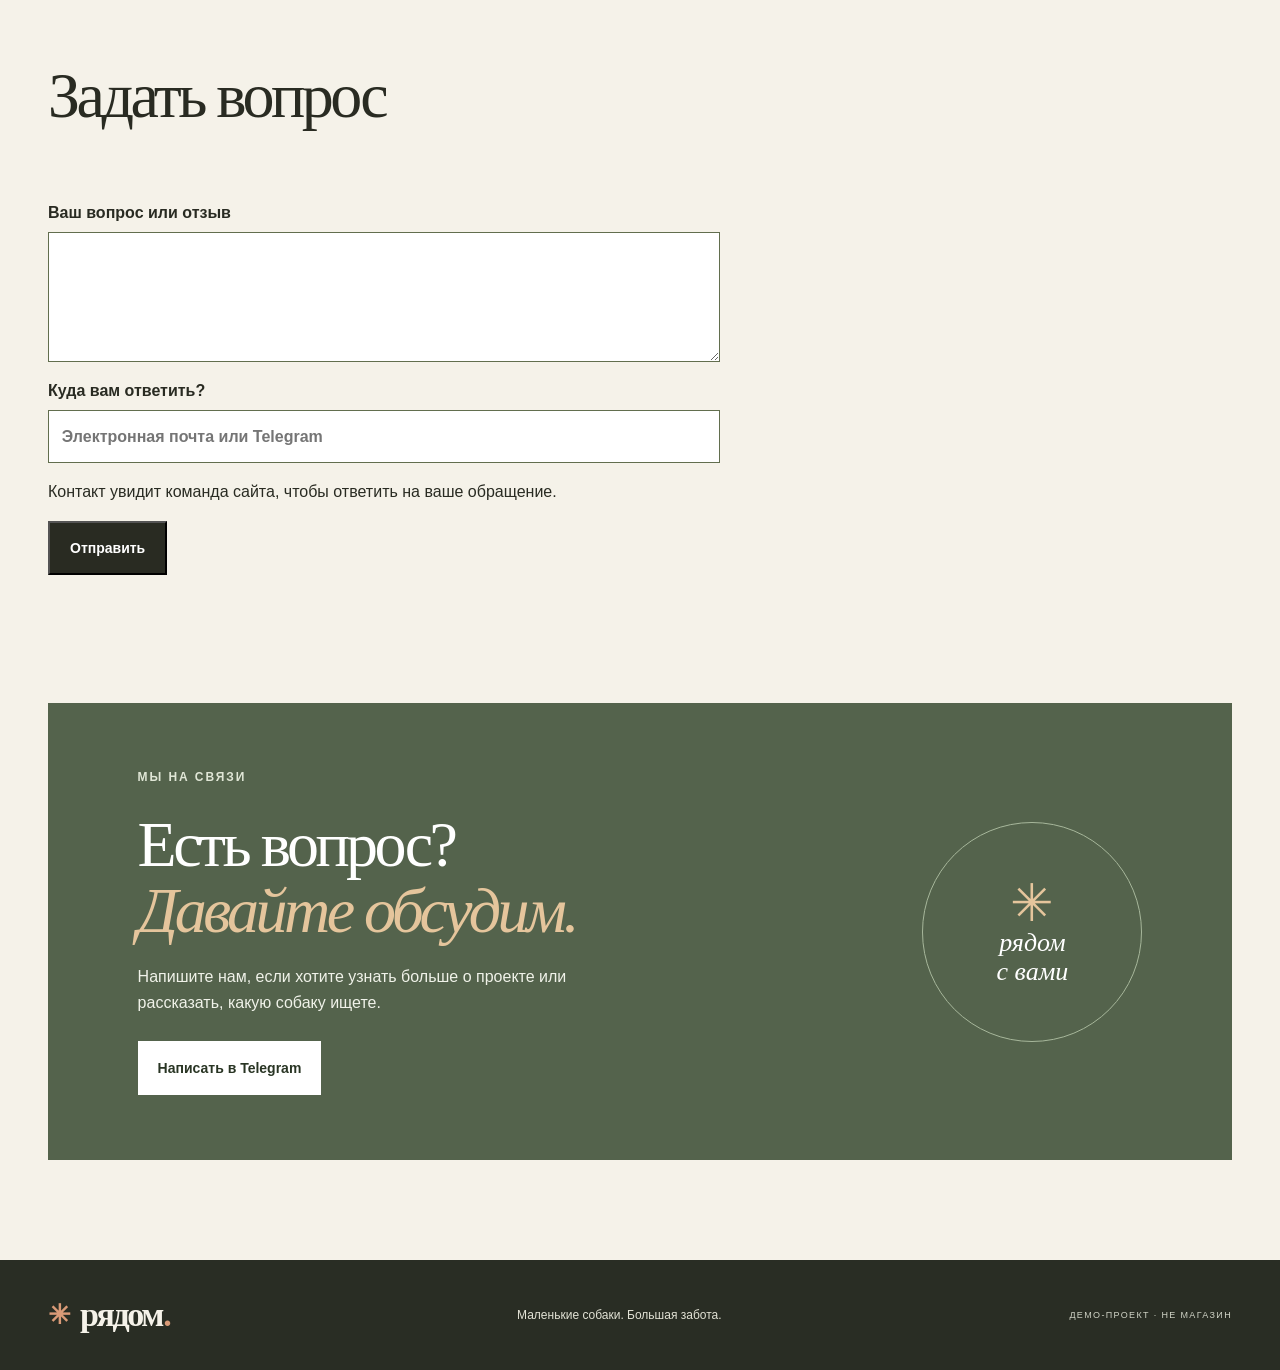
==== commit 4fa6d3b9: "Добавить раскрывающиеся описания четырёх пород" ====
--- a/index.html
+++ b/index.html
@@ -57,10 +57,34 @@
       <div class="section-top"><div><p class="eyebrow"><span class="line"></span> ЗНАКОМСТВО С ПОРОДАМИ</p><h2 id="breeds-title">У каждого свой <em>характер.</em></h2></div><p>Породы разные, как и мы. Узнайте об особенностях, чтобы понять, какой компаньон может подойти именно вам.</p></div>
       <div class="catalog-tools"><div class="filters" role="group" aria-label="Фильтр пород по особенностям"><button class="filter active" type="button" data-filter="all" aria-pressed="true">Все породы</button><button class="filter" type="button" data-filter="уход" aria-pressed="false">Уход за шерстью</button><button class="filter" type="button" data-filter="прогулки" aria-pressed="false">Любят активность</button><button class="filter" type="button" data-filter="обучение" aria-pressed="false">Любят обучение</button></div><p class="result-count" id="result-count" aria-live="polite"></p></div>
       <div class="breed-grid" id="breed-grid">
-        <article class="breed-card" data-traits="уход,обучение"><div class="breed-image maltese"><img src="assets/breeds/maltese.webp" alt="Белая мальтийская болонка сидит в траве" loading="lazy" decoding="async"><span class="card-number">01 / ПОРОДА</span><span class="image-note">ЗНАКОМИМСЯ БЛИЖЕ ↗</span></div><div class="breed-body"><div><h3>Мальтийская болонка</h3><p>Длинная шерсть нуждается в регулярном уходе; контакт и занятия важны для благополучия собаки.</p></div><span class="tag">УХОД ЗА ШЕРСТЬЮ</span></div></article>
-        <article class="breed-card" data-traits="прогулки,обучение"><div class="breed-image corgi"><img src="assets/breeds/corgi.webp" alt="Вельш-корги пемброк на прогулке" loading="lazy" decoding="async"><span class="card-number">02 / ПОРОДА</span><span class="image-note">ЗНАКОМИМСЯ БЛИЖЕ ↗</span></div><div class="breed-body"><div><h3>Вельш-корги пемброк</h3><p>Энергичная пастушья порода: ей нужны прогулки, занятия и внимание к физической нагрузке.</p></div><span class="tag">ЛЮБЯТ АКТИВНОСТЬ</span></div></article>
-        <article class="breed-card" data-traits="прогулки"><div class="breed-image chi"><img src="assets/breeds/chihuahua.webp" alt="Щенок чихуахуа на светлом фоне" loading="lazy" decoding="async"><span class="card-number">03 / ПОРОДА</span><span class="image-note">ЗНАКОМИМСЯ БЛИЖЕ ↗</span></div><div class="breed-body"><div><h3>Чихуахуа</h3><p>Маленький размер не отменяет потребности в прогулках, бережном общении и воспитании.</p></div><span class="tag">БЕРЕЖНОЕ ОБЩЕНИЕ</span></div></article>
-        <article class="breed-card" data-traits="уход,обучение"><div class="breed-image poodle"><img src="assets/breeds/toy-poodle.webp" alt="Рыжий той-пудель в клетчатой косынке" loading="lazy" decoding="async"><span class="card-number">04 / ПОРОДА</span><span class="image-note">ЗНАКОМИМСЯ БЛИЖЕ ↗</span></div><div class="breed-body"><div><h3>Той-пудель</h3><p>Как правило, любит совместные занятия. Кудрявой шерсти нужны расчёсывание и стрижка.</p></div><span class="tag">ЛЮБЯТ ОБУЧЕНИЕ</span></div></article>
+        <article class="breed-card" data-traits="уход,обучение"><details class="breed-profile"><summary aria-label="Подробнее о породе — Мальтийская болонка" class="breed-image maltese"><img src="assets/breeds/maltese.webp" alt="Белая мальтийская болонка сидит в траве" loading="lazy" decoding="async"><span class="card-number">01 / ПОРОДА</span><span class="image-note"><span class="when-closed">Познакомиться ближе ＋</span><span class="when-open">Свернуть описание −</span></span></summary>
+          <dl class="breed-facts">
+            <dt>Характер</dt><dd>Любит компанию. Если вы часто уходите из дома, узнайте, как конкретная собака переносит одиночество.</dd>
+            <dt>Прогулки и игры</dt><dd>На прогулке дайте ей время обнюхать знакомый маршрут. Дома можно поиграть в поиск спрятанной игрушки.</dd>
+            <dt>Уход за шерстью</dt><dd>Длинную шерсть расчёсывают ежедневно, особенно за ушами и на лапах. Короткая стрижка упрощает уход.</dd>
+          </dl>
+        </details><div class="breed-body"><div><h3>Мальтийская болонка</h3><p>Длинная шерсть нуждается в регулярном уходе; контакт и занятия важны для благополучия собаки.</p></div><span class="tag">УХОД ЗА ШЕРСТЬЮ</span></div></article>
+        <article class="breed-card" data-traits="прогулки,обучение"><details class="breed-profile"><summary aria-label="Подробнее о породе — Вельш-корги пемброк" class="breed-image corgi"><img src="assets/breeds/corgi.webp" alt="Вельш-корги пемброк на прогулке" loading="lazy" decoding="async"><span class="card-number">02 / ПОРОДА</span><span class="image-note"><span class="when-closed">Познакомиться ближе ＋</span><span class="when-open">Свернуть описание −</span></span></summary>
+          <dl class="breed-facts">
+            <dt>Характер</dt><dd>Это пастушья собака. На игре корги может пытаться направлять движущихся людей или животных. Такую энергию удобно переключать на работу с игрушкой.</dd>
+            <dt>Прогулки и игры</dt><dd>Чередуйте прогулки с поиском предметов и короткими занятиями. Корги интересно решать задачи вместе с человеком.</dd>
+            <dt>Уход за шерстью</dt><dd>Густой подшёрсток линяет. Вычёсывайте его регулярно, а в период линьки уделяйте этому больше времени.</dd>
+          </dl>
+        </details><div class="breed-body"><div><h3>Вельш-корги пемброк</h3><p>Энергичная пастушья порода: ей нужны прогулки, занятия и внимание к физической нагрузке.</p></div><span class="tag">ЛЮБЯТ АКТИВНОСТЬ</span></div></article>
+        <article class="breed-card" data-traits="прогулки"><details class="breed-profile"><summary aria-label="Подробнее о породе — Чихуахуа" class="breed-image chi"><img src="assets/breeds/chihuahua.webp" alt="Щенок чихуахуа на светлом фоне" loading="lazy" decoding="async"><span class="card-number">03 / ПОРОДА</span><span class="image-note"><span class="when-closed">Познакомиться ближе ＋</span><span class="when-open">Свернуть описание −</span></span></summary>
+          <dl class="breed-facts">
+            <dt>Характер</dt><dd>Может держаться настороженно с незнакомыми людьми. Дайте собаке самой подойти и познакомиться, особенно при встрече с детьми.</dd>
+            <dt>Прогулки и игры</dt><dd>Предложите спокойный маршрут, где можно идти своим шагом и исследовать запахи. Для игр выбирайте партнёров подходящего размера.</dd>
+            <dt>Уход за шерстью</dt><dd>У гладкошёрстной и длинношёрстной чихуахуа уход различается. У длинношёрстной проверяйте пряди за ушами и на хвосте.</dd>
+          </dl>
+        </details><div class="breed-body"><div><h3>Чихуахуа</h3><p>Маленький размер не отменяет потребности в прогулках, бережном общении и воспитании.</p></div><span class="tag">БЕРЕЖНОЕ ОБЩЕНИЕ</span></div></article>
+        <article class="breed-card" data-traits="уход,обучение"><details class="breed-profile"><summary aria-label="Подробнее о породе — Той-пудель" class="breed-image poodle"><img src="assets/breeds/toy-poodle.webp" alt="Рыжий той-пудель в клетчатой косынке" loading="lazy" decoding="async"><span class="card-number">04 / ПОРОДА</span><span class="image-note"><span class="when-closed">Познакомиться ближе ＋</span><span class="when-open">Свернуть описание −</span></span></summary>
+          <dl class="breed-facts">
+            <dt>Характер</dt><dd>Обычно охотно учится и замечает жесты хозяина. Новую команду удобно разучивать за несколько коротких подходов в игре.</dd>
+            <dt>Прогулки и игры</dt><dd>На прогулке чередуйте движение и простые задания. Например, попросите найти знакомую игрушку и принести её вам.</dd>
+            <dt>Уход за шерстью</dt><dd>Кудрявую шерсть регулярно расчёсывают до основания и подстригают. До покупки стоит узнать у грумера, как ухаживать за выбранной стрижкой.</dd>
+          </dl>
+        </details><div class="breed-body"><div><h3>Той-пудель</h3><p>Как правило, любит совместные занятия. Кудрявой шерсти нужны расчёсывание и стрижка.</p></div><span class="tag">ЛЮБЯТ ОБУЧЕНИЕ</span></div></article>
       </div>
       <div class="catalog-foot"><p><span aria-hidden="true">✳</span> Фотографии иллюстрируют породы, это не объявления о продаже. <a href="docs/photo-credits.html">Авторы и лицензии фотографий</a>.</p><a class="text-link" href="#care">Что важно знать о заботе <span aria-hidden="true">↗</span></a></div>
       <noscript><p class="noscript">Для работы фильтров включите JavaScript. Все карточки доступны ниже.</p></noscript>
--- a/styles.css
+++ b/styles.css
@@ -59,3 +59,13 @@
 .listing-notice{border-left:3px solid var(--orange);padding:10px 18px;background:#eeeee3;color:var(--ink);font-size:15px;margin:0 0 26px}.listing-grid{display:grid;grid-template-columns:repeat(4,minmax(0,1fr));gap:18px}.listing-card{background:#fff;display:flex;flex-direction:column}.listing-card img{display:block;width:100%;height:240px;object-fit:cover}.listing-body{padding:22px;display:flex;flex-direction:column;flex:1}.listing-status{font-size:13px;color:#526544;font-weight:bold}.listing-body h3{font:400 25px/1.15 var(--serif);margin:10px 0}.listing-body p{font-size:15px;color:var(--muted);margin:0 0 22px}.listing-body a{margin-top:auto;font-size:14px;font-weight:bold;text-decoration:underline;text-underline-offset:4px}.listing-body a:hover{color:var(--orange)}
 @media(max-width:1050px){.listing-grid{grid-template-columns:repeat(2,minmax(0,1fr))}}@media(max-width:520px){.listing-grid{grid-template-columns:1fr}.listing-card img{height:260px}}
 .feedback{display:grid;gap:1rem;max-width:42rem}.feedback label{display:grid;gap:.4rem;font-weight:bold}.feedback textarea,.feedback input{font:inherit;width:100%;border:1px solid var(--olive);padding:.8rem;background:white;color:var(--ink)}.feedback button{justify-self:start;cursor:pointer}.feedback p{margin:0}.feedback textarea{resize:vertical}#question-title{font-size:clamp(2.5rem,5vw,4rem)}
+.breed-profile summary {cursor:pointer;list-style:none}
+.breed-profile summary::-webkit-details-marker {display:none}
+.breed-profile summary:focus-visible {outline:3px solid var(--orange);outline-offset:3px}
+.breed-profile .image-note {background:#292b22;color:white;padding:.45rem .7rem;font-size:.84rem;letter-spacing:0}
+.breed-profile .when-open,.breed-profile[open] .when-closed {display:none}
+.breed-profile[open] .when-open {display:inline}
+.breed-facts {margin:0;padding:1rem;background:#fff}
+.breed-facts dt {font-weight:bold}
+.breed-facts dd {margin:.25rem 0 1rem;line-height:1.5}
+.breed-facts dd:last-child {margin-bottom:0}
